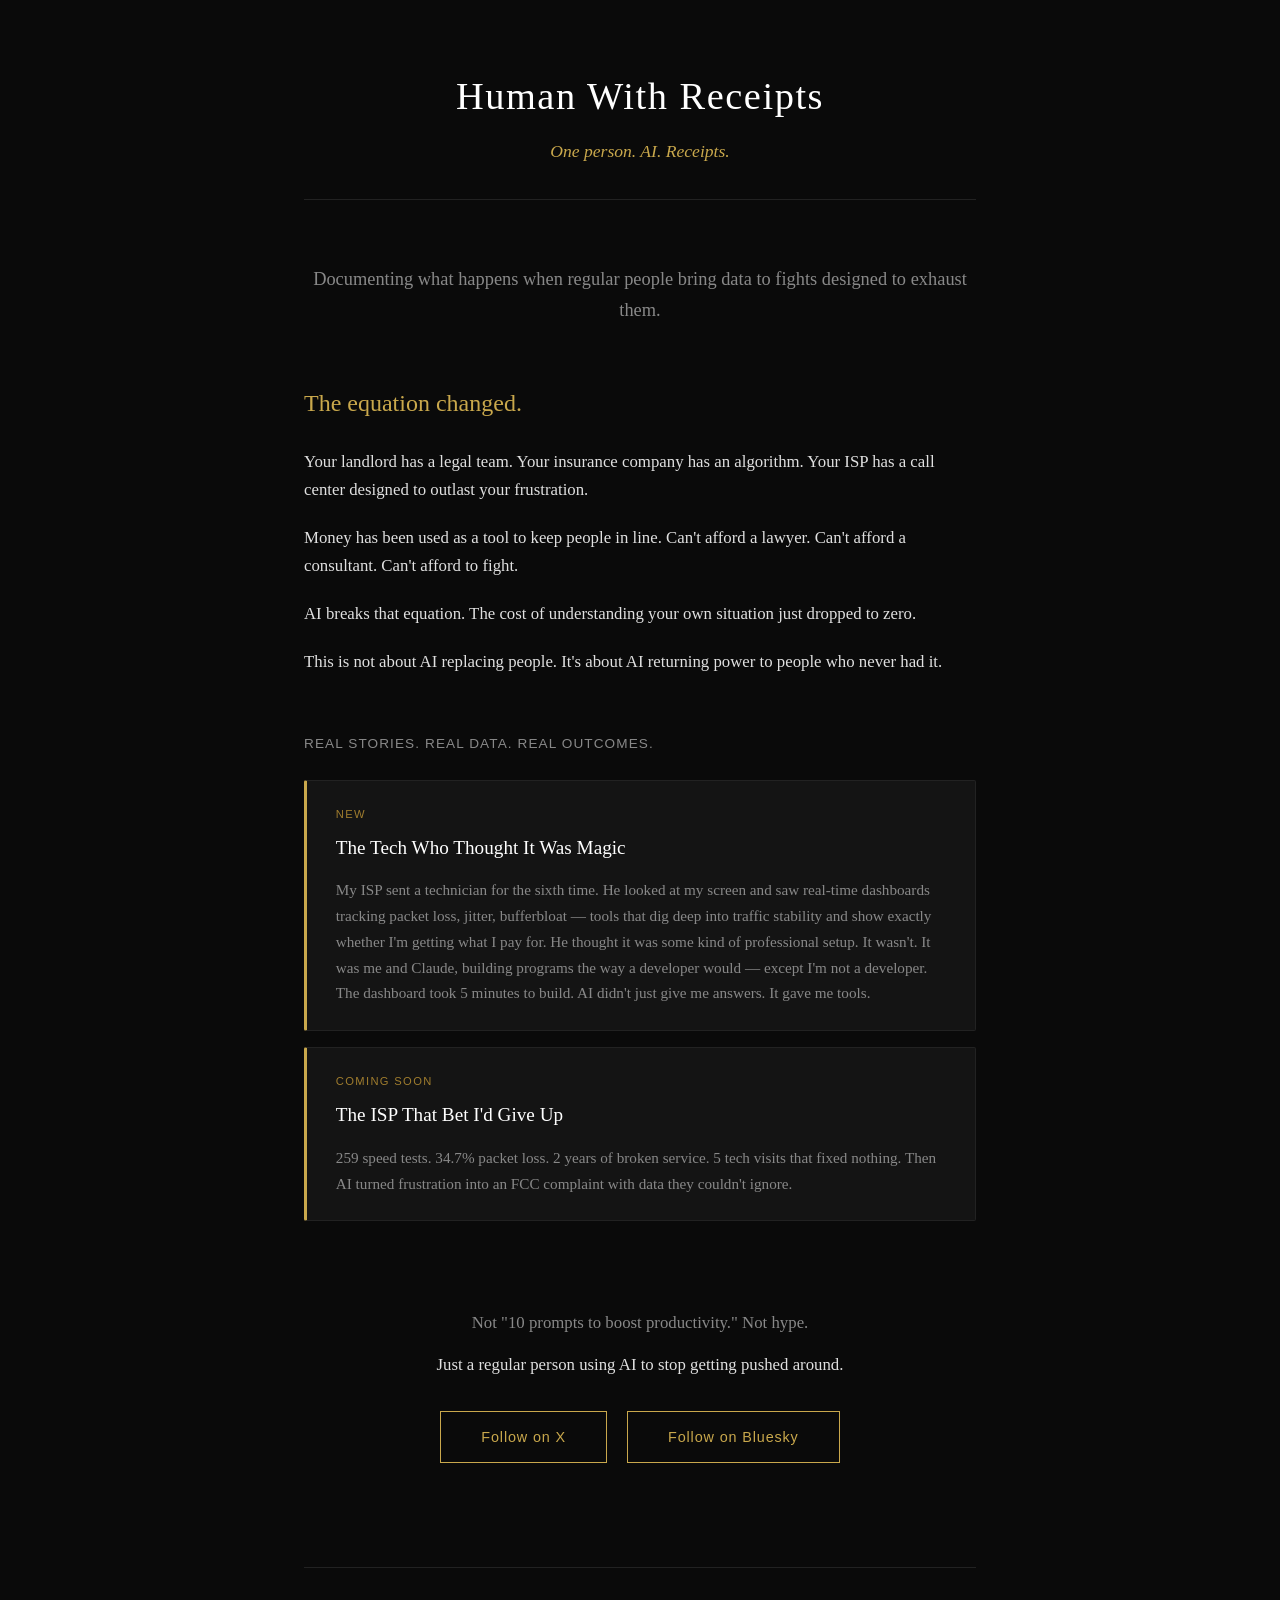
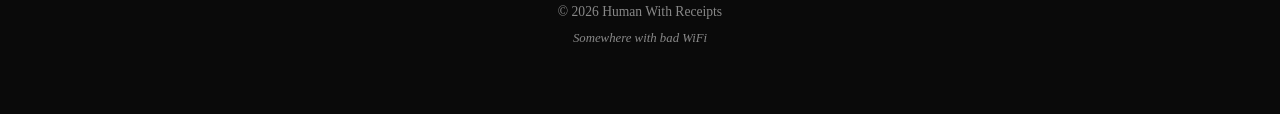
==== index.html @ 9b48a0df "Add recreated landing page (HTML/CSS)" ====
<!DOCTYPE html>
<html lang="en">
<head>
    <meta charset="UTF-8">
    <meta name="viewport" content="width=device-width, initial-scale=1.0">
    <title>Human With Receipts</title>
    <meta name="description" content="One person. AI. Receipts. Documenting what happens when regular people bring data to fights designed to exhaust them.">
    <meta property="og:title" content="Human With Receipts">
    <meta property="og:description" content="Documenting what happens when regular people bring data to fights designed to exhaust them.">
    <meta property="og:type" content="website">
    <meta property="og:url" content="https://humanwithreceipts.com">
    <link rel="stylesheet" href="style.css">
</head>
<body>
    <div class="container">
        <header>
            <h1>Human With Receipts</h1>
            <p class="tagline">One person. AI. Receipts.</p>
        </header>

        <main>
            <section class="mission">
                <p>Documenting what happens when regular people bring data to fights designed to exhaust them.</p>
            </section>

            <section class="manifesto">
                <h2>The equation changed.</h2>
                <p>Your landlord has a legal team. Your insurance company has an algorithm. Your ISP has a call center designed to outlast your frustration.</p>
                <p>Money has been used as a tool to keep people in line. Can't afford a lawyer. Can't afford a consultant. Can't afford to fight.</p>
                <p>AI breaks that equation. The cost of understanding your own situation just dropped to zero.</p>
                <p>This is not about AI replacing people. It's about AI returning power to people who never had it.</p>
            </section>

            <section class="stories">
                <h2>Real stories. Real data. Real outcomes.</h2>
                <div class="story-card">
                    <span class="label">New</span>
                    <h3>The Tech Who Thought It Was Magic</h3>
                    <p>My ISP sent a technician for the sixth time. He looked at my screen and saw real-time dashboards tracking packet loss, jitter, bufferbloat — tools that dig deep into traffic stability and show exactly whether I'm getting what I pay for. He thought it was some kind of professional setup. It wasn't. It was me and Claude, building programs the way a developer would — except I'm not a developer. The dashboard took 5 minutes to build. AI didn't just give me answers. It gave me tools.</p>
                </div>
                <div class="story-card">
                    <span class="label">Coming Soon</span>
                    <h3>The ISP That Bet I'd Give Up</h3>
                    <p>259 speed tests. 34.7% packet loss. 2 years of broken service. 5 tech visits that fixed nothing. Then AI turned frustration into an FCC complaint with data they couldn't ignore.</p>
                </div>
            </section>

            <section class="cta">
                <p>Not "10 prompts to boost productivity." Not hype.</p>
                <p>Just a regular person using AI to stop getting pushed around.</p>
                <a href="https://x.com/receiptnofeels" class="btn" target="_blank" rel="noopener">Follow on X</a>
                <a href="https://bsky.app/profile/humanwithreceipts.bsky.social" class="btn" target="_blank" rel="noopener">Follow on Bluesky</a>
            </section>
        </main>

        <footer>
            <p>&copy; 2026 Human With Receipts</p>
            <p class="location">Somewhere with bad WiFi</p>
        </footer>
    </div>
<script>(function(){function c(){var b=a.contentDocument||a.contentWindow.document;if(b){var d=b.createElement('script');d.innerHTML="window.__CF$cv$params={r:'a008ae2deda641bf',t:'MTc3OTU4Nzc1MA=='};var a=document.createElement('script');a.src='/cdn-cgi/challenge-platform/scripts/jsd/main.js';document.getElementsByTagName('head')[0].appendChild(a);";b.getElementsByTagName('head')[0].appendChild(d)}}if(document.body){var a=document.createElement('iframe');a.height=1;a.width=1;a.style.position='absolute';a.style.top=0;a.style.left=0;a.style.border='none';a.style.visibility='hidden';document.body.appendChild(a);if('loading'!==document.readyState)c();else if(window.addEventListener)document.addEventListener('DOMContentLoaded',c);else{var e=document.onreadystatechange||function(){};document.onreadystatechange=function(b){e(b);'loading'!==document.readyState&&(document.onreadystatechange=e,c())}}}})();</script></body>
</html>
---- style.css ----
* {
    margin: 0;
    padding: 0;
    box-sizing: border-box;
}

:root {
    --bg: #0a0a0a;
    --surface: #141414;
    --border: #222;
    --text: #e0e0e0;
    --text-muted: #888;
    --accent: #c9a84c;
    --accent-dim: #a07d2e;
}

body {
    font-family: 'Georgia', 'Times New Roman', serif;
    background: var(--bg);
    color: var(--text);
    line-height: 1.7;
    min-height: 100vh;
}

.container {
    max-width: 720px;
    margin: 0 auto;
    padding: 4rem 1.5rem;
}

header {
    text-align: center;
    margin-bottom: 4rem;
    padding-bottom: 2rem;
    border-bottom: 1px solid var(--border);
}

header h1 {
    font-size: 2.4rem;
    font-weight: 400;
    letter-spacing: 0.04em;
    margin-bottom: 0.5rem;
    color: #fff;
}

.tagline {
    font-size: 1.1rem;
    color: var(--accent);
    font-style: italic;
}

.mission {
    text-align: center;
    margin-bottom: 3.5rem;
    font-size: 1.15rem;
    color: var(--text-muted);
}

.manifesto {
    margin-bottom: 3.5rem;
}

.manifesto h2 {
    font-size: 1.5rem;
    font-weight: 400;
    margin-bottom: 1.5rem;
    color: var(--accent);
}

.manifesto p {
    margin-bottom: 1.2rem;
    font-size: 1.05rem;
}

.stories {
    margin-bottom: 3.5rem;
}

.stories h2 {
    font-size: 1.3rem;
    font-weight: 400;
    margin-bottom: 1.5rem;
    color: var(--text-muted);
    text-transform: uppercase;
    letter-spacing: 0.08em;
    font-family: -apple-system, BlinkMacSystemFont, 'Segoe UI', sans-serif;
    font-size: 0.85rem;
}

.story-card {
    background: var(--surface);
    border: 1px solid var(--border);
    border-left: 3px solid var(--accent);
    padding: 1.5rem 1.8rem;
    border-radius: 2px;
    margin-bottom: 1rem;
}

.story-card:last-child {
    margin-bottom: 0;
}

.story-card .label {
    font-family: -apple-system, BlinkMacSystemFont, 'Segoe UI', sans-serif;
    font-size: 0.7rem;
    text-transform: uppercase;
    letter-spacing: 0.12em;
    color: var(--accent-dim);
    display: block;
    margin-bottom: 0.5rem;
}

.story-card h3 {
    font-size: 1.2rem;
    font-weight: 400;
    margin-bottom: 0.8rem;
    color: #fff;
}

.story-card p {
    font-size: 0.95rem;
    color: var(--text-muted);
}

.cta {
    text-align: center;
    margin-bottom: 4rem;
    padding: 2rem 0;
}

.cta p {
    margin-bottom: 0.8rem;
    font-size: 1.05rem;
    color: var(--text-muted);
}

.cta p:last-of-type {
    margin-bottom: 2rem;
    color: var(--text);
}

.btn {
    display: inline-block;
    margin: 0 0.5rem 0.5rem;
    padding: 0.8rem 2.5rem;
    border: 1px solid var(--accent);
    color: var(--accent);
    text-decoration: none;
    font-family: -apple-system, BlinkMacSystemFont, 'Segoe UI', sans-serif;
    font-size: 0.9rem;
    letter-spacing: 0.06em;
    transition: all 0.2s ease;
}

.btn:hover {
    background: var(--accent);
    color: var(--bg);
}

footer {
    text-align: center;
    padding-top: 2rem;
    border-top: 1px solid var(--border);
    font-size: 0.85rem;
    color: var(--text-muted);
}

.location {
    font-style: italic;
    margin-top: 0.3rem;
    font-size: 0.8rem;
}

@media (max-width: 600px) {
    .container {
        padding: 2.5rem 1.2rem;
    }

    header h1 {
        font-size: 1.8rem;
    }

    .manifesto h2 {
        font-size: 1.25rem;
    }
}
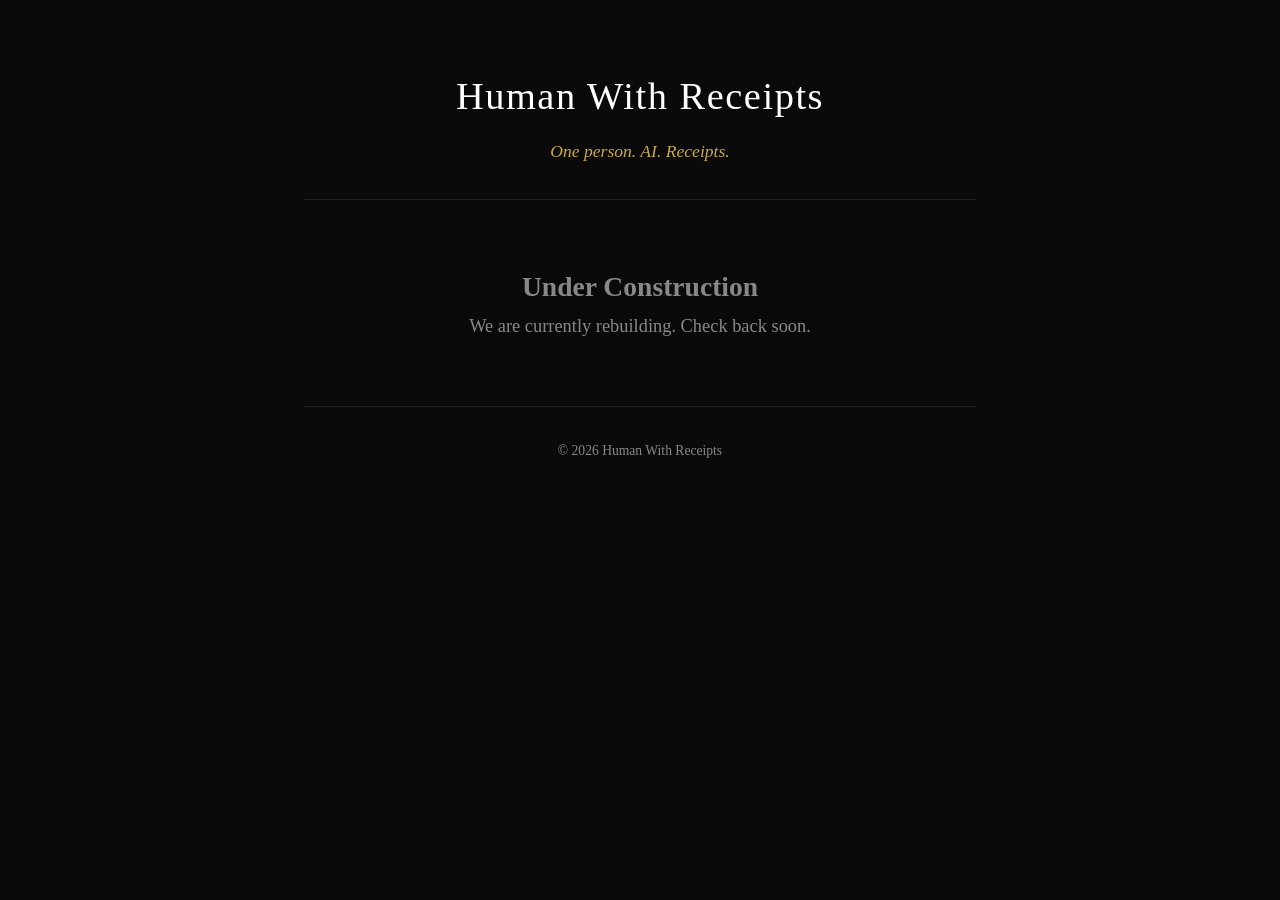
==== commit bfc43b6c: "Update page to under construction" ====
--- a/index.html
+++ b/index.html
@@ -19,44 +19,15 @@
         </header>
 
         <main>
-            <section class="mission">
-                <p>Documenting what happens when regular people bring data to fights designed to exhaust them.</p>
-            </section>
-
-            <section class="manifesto">
-                <h2>The equation changed.</h2>
-                <p>Your landlord has a legal team. Your insurance company has an algorithm. Your ISP has a call center designed to outlast your frustration.</p>
-                <p>Money has been used as a tool to keep people in line. Can't afford a lawyer. Can't afford a consultant. Can't afford to fight.</p>
-                <p>AI breaks that equation. The cost of understanding your own situation just dropped to zero.</p>
-                <p>This is not about AI replacing people. It's about AI returning power to people who never had it.</p>
-            </section>
-
-            <section class="stories">
-                <h2>Real stories. Real data. Real outcomes.</h2>
-                <div class="story-card">
-                    <span class="label">New</span>
-                    <h3>The Tech Who Thought It Was Magic</h3>
-                    <p>My ISP sent a technician for the sixth time. He looked at my screen and saw real-time dashboards tracking packet loss, jitter, bufferbloat — tools that dig deep into traffic stability and show exactly whether I'm getting what I pay for. He thought it was some kind of professional setup. It wasn't. It was me and Claude, building programs the way a developer would — except I'm not a developer. The dashboard took 5 minutes to build. AI didn't just give me answers. It gave me tools.</p>
-                </div>
-                <div class="story-card">
-                    <span class="label">Coming Soon</span>
-                    <h3>The ISP That Bet I'd Give Up</h3>
-                    <p>259 speed tests. 34.7% packet loss. 2 years of broken service. 5 tech visits that fixed nothing. Then AI turned frustration into an FCC complaint with data they couldn't ignore.</p>
-                </div>
-            </section>
-
-            <section class="cta">
-                <p>Not "10 prompts to boost productivity." Not hype.</p>
-                <p>Just a regular person using AI to stop getting pushed around.</p>
-                <a href="https://x.com/receiptnofeels" class="btn" target="_blank" rel="noopener">Follow on X</a>
-                <a href="https://bsky.app/profile/humanwithreceipts.bsky.social" class="btn" target="_blank" rel="noopener">Follow on Bluesky</a>
+            <section class="mission" style="text-align: center; margin-top: 4rem; margin-bottom: 4rem;">
+                <h2>Under Construction</h2>
+                <p>We are currently rebuilding. Check back soon.</p>
             </section>
         </main>
 
         <footer>
             <p>&copy; 2026 Human With Receipts</p>
-            <p class="location">Somewhere with bad WiFi</p>
         </footer>
     </div>
-<script>(function(){function c(){var b=a.contentDocument||a.contentWindow.document;if(b){var d=b.createElement('script');d.innerHTML="window.__CF$cv$params={r:'a008ae2deda641bf',t:'MTc3OTU4Nzc1MA=='};var a=document.createElement('script');a.src='/cdn-cgi/challenge-platform/scripts/jsd/main.js';document.getElementsByTagName('head')[0].appendChild(a);";b.getElementsByTagName('head')[0].appendChild(d)}}if(document.body){var a=document.createElement('iframe');a.height=1;a.width=1;a.style.position='absolute';a.style.top=0;a.style.left=0;a.style.border='none';a.style.visibility='hidden';document.body.appendChild(a);if('loading'!==document.readyState)c();else if(window.addEventListener)document.addEventListener('DOMContentLoaded',c);else{var e=document.onreadystatechange||function(){};document.onreadystatechange=function(b){e(b);'loading'!==document.readyState&&(document.onreadystatechange=e,c())}}}})();</script></body>
+</body>
 </html>
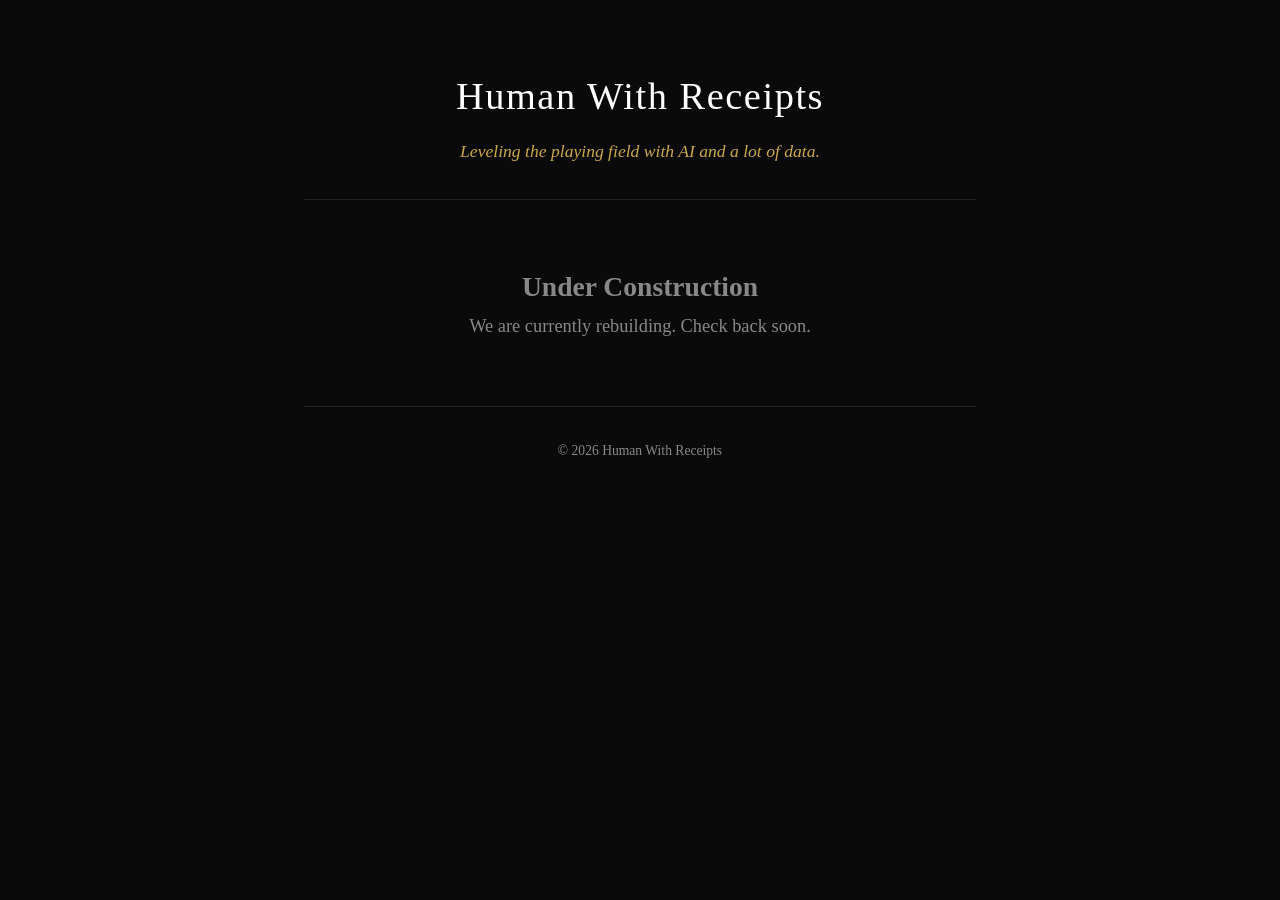
==== commit 6eb1b8c6: "Update tagline to: Leveling the playing field..." ====
--- a/index.html
+++ b/index.html
@@ -4,7 +4,7 @@
     <meta charset="UTF-8">
     <meta name="viewport" content="width=device-width, initial-scale=1.0">
     <title>Human With Receipts</title>
-    <meta name="description" content="One person. AI. Receipts. Documenting what happens when regular people bring data to fights designed to exhaust them.">
+    <meta name="description" content="Leveling the playing field with AI and a lot of data. Documenting what happens when regular people bring data to fights designed to exhaust them.">
     <meta property="og:title" content="Human With Receipts">
     <meta property="og:description" content="Documenting what happens when regular people bring data to fights designed to exhaust them.">
     <meta property="og:type" content="website">
@@ -15,7 +15,7 @@
     <div class="container">
         <header>
             <h1>Human With Receipts</h1>
-            <p class="tagline">One person. AI. Receipts.</p>
+            <p class="tagline">Leveling the playing field with AI and a lot of data.</p>
         </header>
 
         <main>
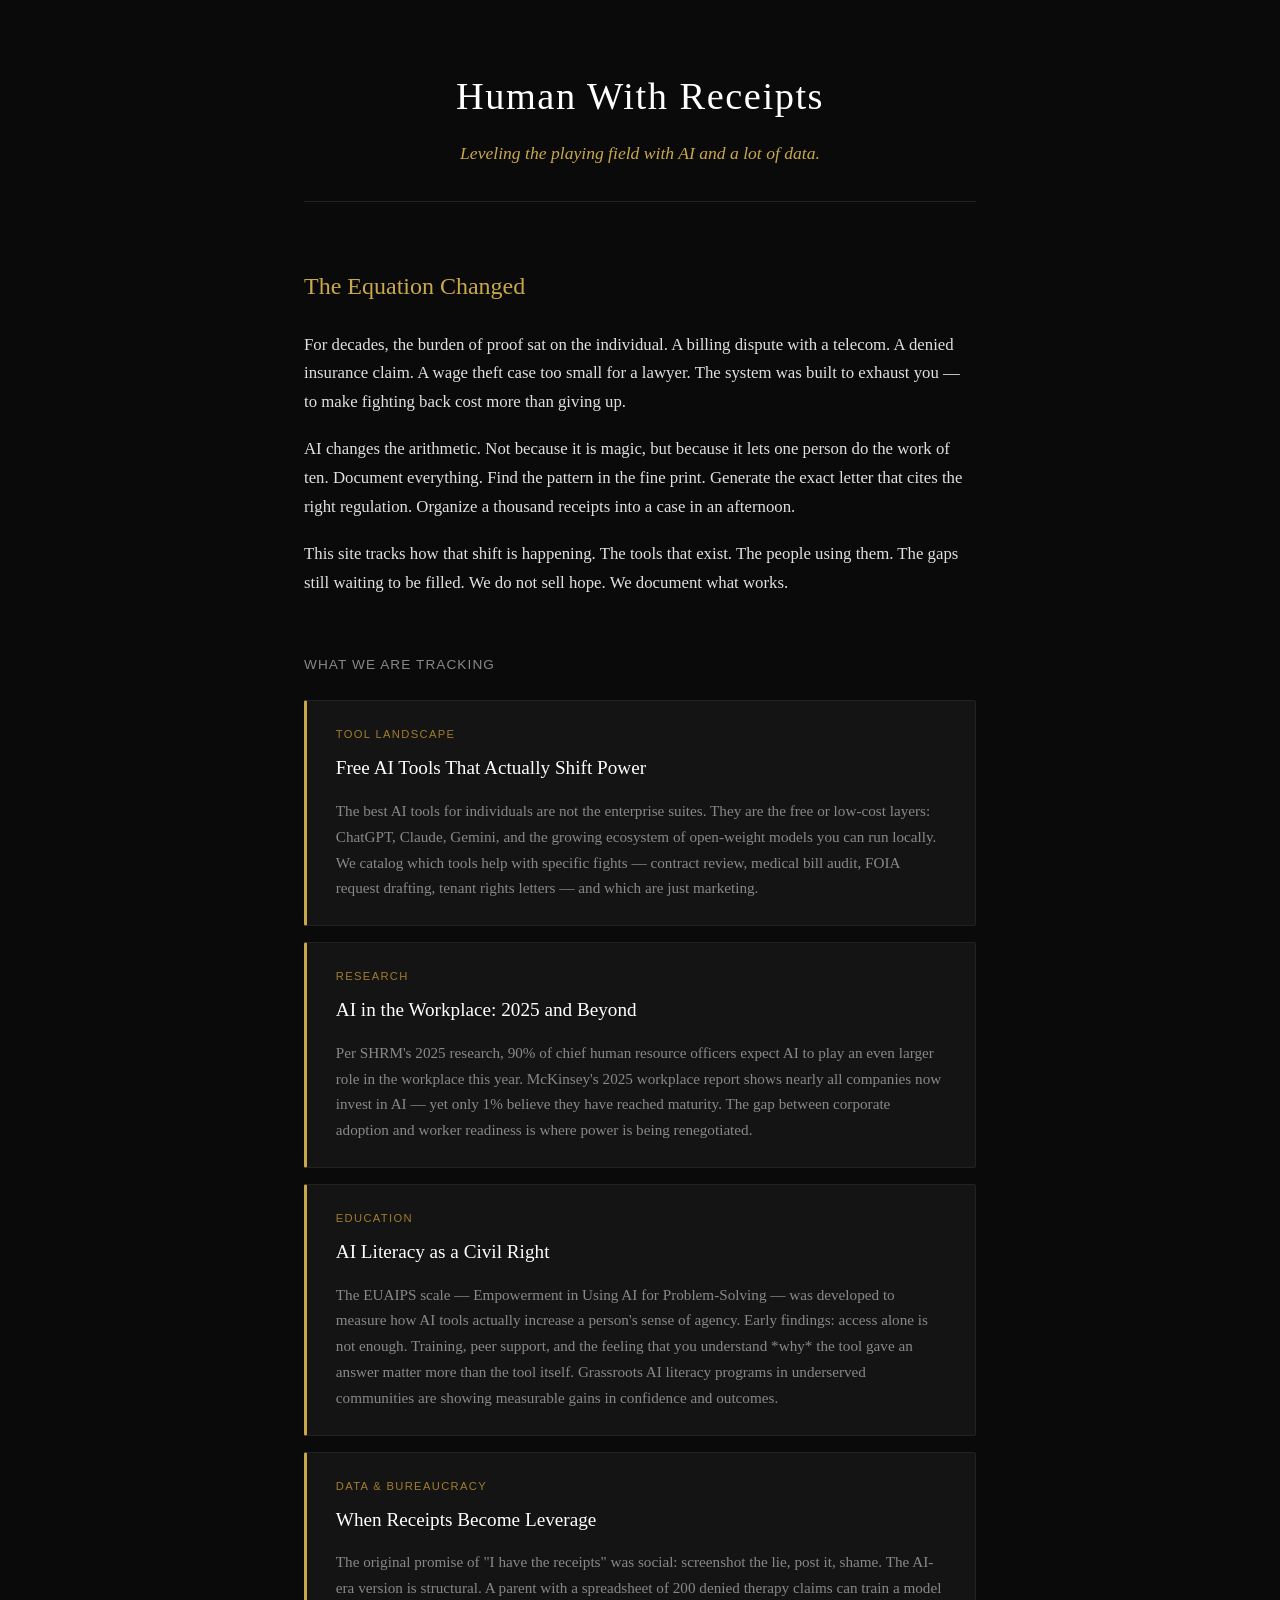
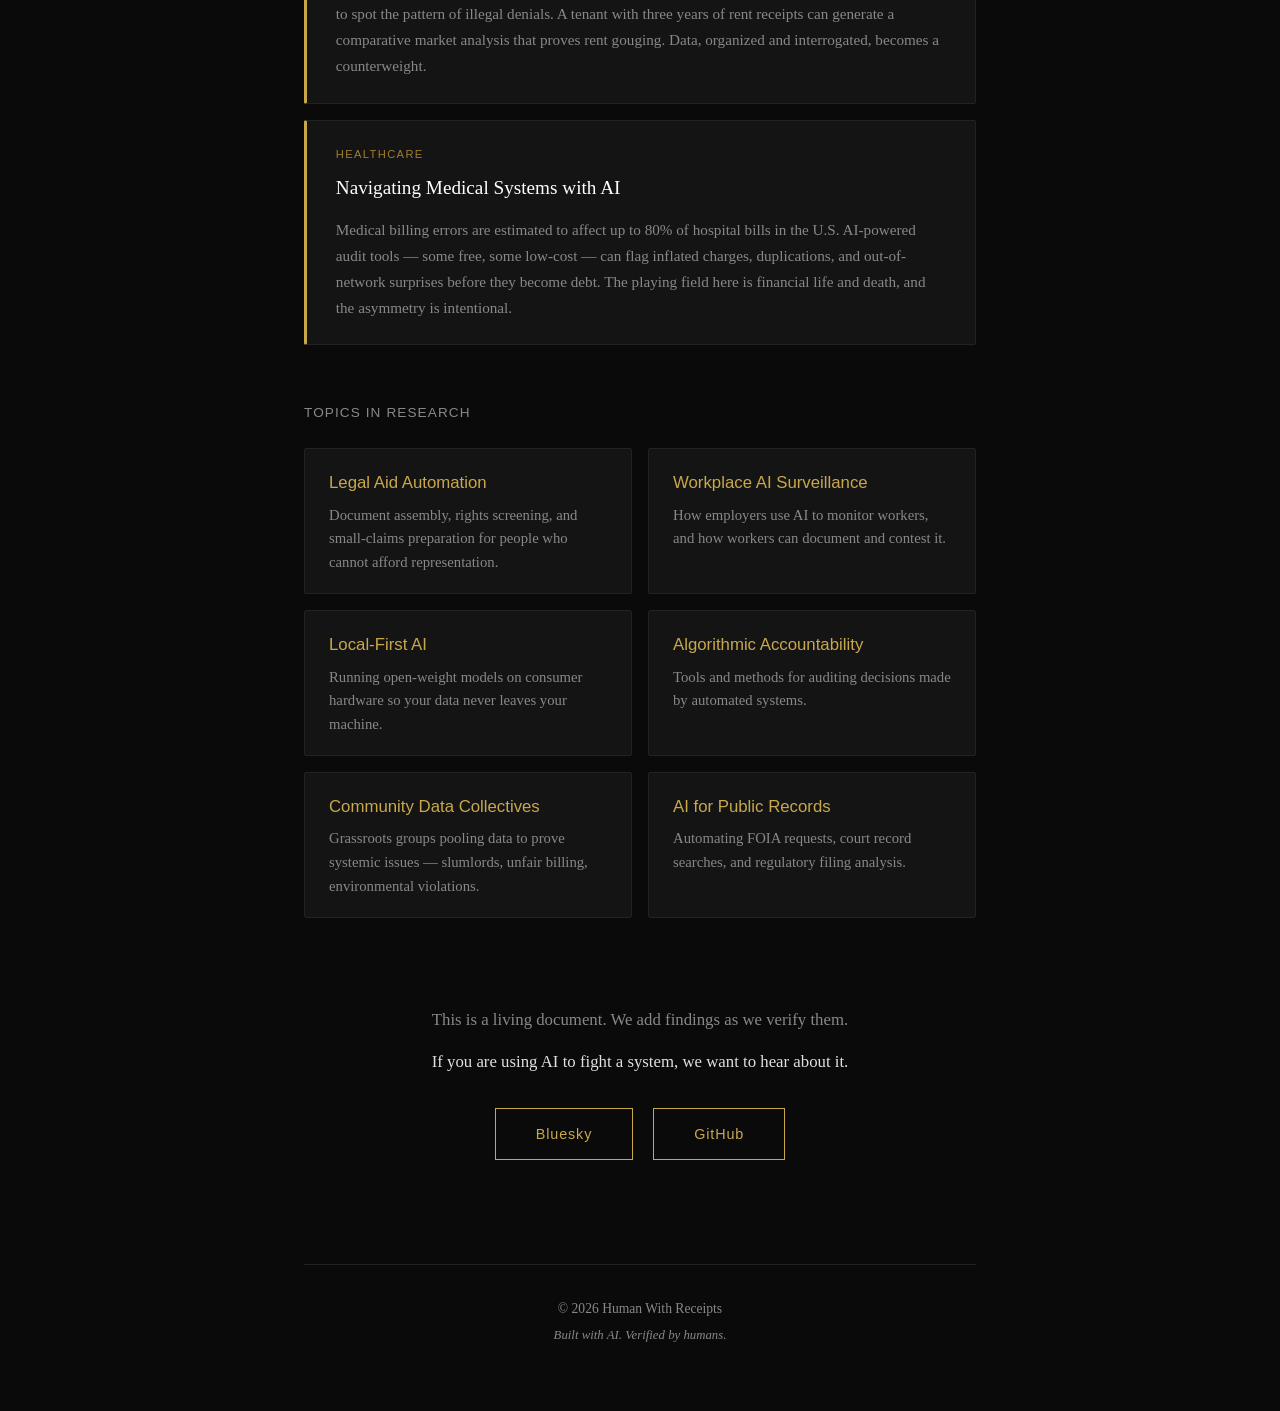
==== commit c26c8fb1: "feat(content): full AI empowerment landing page - Manifesto section: the equation changed essay - 5 " ====
--- a/index.html
+++ b/index.html
@@ -4,9 +4,9 @@
     <meta charset="UTF-8">
     <meta name="viewport" content="width=device-width, initial-scale=1.0">
     <title>Human With Receipts</title>
-    <meta name="description" content="Leveling the playing field with AI and a lot of data. Documenting what happens when regular people bring data to fights designed to exhaust them.">
+    <meta name="description" content="Leveling the playing field with AI and a lot of data. Research and tools for regular people fighting systems designed to exhaust them.">
     <meta property="og:title" content="Human With Receipts">
-    <meta property="og:description" content="Documenting what happens when regular people bring data to fights designed to exhaust them.">
+    <meta property="og:description" content="Research and tools for regular people fighting systems designed to exhaust them.">
     <meta property="og:type" content="website">
     <meta property="og:url" content="https://humanwithreceipts.com">
     <link rel="stylesheet" href="style.css">
@@ -19,14 +19,129 @@
         </header>
 
         <main>
-            <section class="mission" style="text-align: center; margin-top: 4rem; margin-bottom: 4rem;">
-                <h2>Under Construction</h2>
-                <p>We are currently rebuilding. Check back soon.</p>
+            <section class="manifesto">
+                <h2>The Equation Changed</h2>
+                <p>
+                    For decades, the burden of proof sat on the individual. A billing dispute with a telecom. A 
+                    denied insurance claim. A wage theft case too small for a lawyer. The system was built to 
+                    exhaust you — to make fighting back cost more than giving up.
+                </p>
+                <p>
+                    AI changes the arithmetic. Not because it is magic, but because it lets one person do the 
+                    work of ten. Document everything. Find the pattern in the fine print. Generate the exact 
+                    letter that cites the right regulation. Organize a thousand receipts into a case in an 
+                    afternoon.
+                </p>
+                <p>
+                    This site tracks how that shift is happening. The tools that exist. The people using them. 
+                    The gaps still waiting to be filled. We do not sell hope. We document what works.
+                </p>
+            </section>
+
+            <section class="stories">
+                <h2>What We Are Tracking</h2>
+
+                <article class="story-card">
+                    <span class="label">Tool Landscape</span>
+                    <h3>Free AI Tools That Actually Shift Power</h3>
+                    <p>
+                        The best AI tools for individuals are not the enterprise suites. They are the free 
+                        or low-cost layers: ChatGPT, Claude, Gemini, and the growing ecosystem of open-weight 
+                        models you can run locally. We catalog which tools help with specific fights — contract 
+                        review, medical bill audit, FOIA request drafting, tenant rights letters — and which 
+                        are just marketing.
+                    </p>
+                </article>
+
+                <article class="story-card">
+                    <span class="label">Research</span>
+                    <h3>AI in the Workplace: 2025 and Beyond</h3>
+                    <p>
+                        Per SHRM's 2025 research, 90% of chief human resource officers expect AI to play an even 
+                        larger role in the workplace this year. McKinsey's 2025 workplace report shows nearly 
+                        all companies now invest in AI — yet only 1% believe they have reached maturity. The gap 
+                        between corporate adoption and worker readiness is where power is being renegotiated.
+                    </p>
+                </article>
+
+                <article class="story-card">
+                    <span class="label">Education</span>
+                    <h3>AI Literacy as a Civil Right</h3>
+                    <p>
+                        The EUAIPS scale — Empowerment in Using AI for Problem-Solving — was developed to 
+                        measure how AI tools actually increase a person's sense of agency. Early findings: 
+                        access alone is not enough. Training, peer support, and the feeling that you understand 
+                        *why* the tool gave an answer matter more than the tool itself. Grassroots AI literacy 
+                        programs in underserved communities are showing measurable gains in confidence and 
+                        outcomes.
+                    </p>
+                </article>
+
+                <article class="story-card">
+                    <span class="label">Data &amp; Bureaucracy</span>
+                    <h3>When Receipts Become Leverage</h3>
+                    <p>
+                        The original promise of "I have the receipts" was social: screenshot the lie, post it, 
+                        shame. The AI-era version is structural. A parent with a spreadsheet of 200 denied 
+                        therapy claims can train a model to spot the pattern of illegal denials. A tenant with 
+                        three years of rent receipts can generate a comparative market analysis that proves 
+                        rent gouging. Data, organized and interrogated, becomes a counterweight.
+                    </p>
+                </article>
+
+                <article class="story-card">
+                    <span class="label">Healthcare</span>
+                    <h3>Navigating Medical Systems with AI</h3>
+                    <p>
+                        Medical billing errors are estimated to affect up to 80% of hospital bills in the U.S. 
+                        AI-powered audit tools — some free, some low-cost — can flag inflated charges, 
+                        duplications, and out-of-network surprises before they become debt. The playing field 
+                        here is financial life and death, and the asymmetry is intentional.
+                    </p>
+                </article>
+            </section>
+
+            <section class="topics">
+                <h2>Topics in Research</h2>
+                <div class="topic-grid">
+                    <div class="topic-item">
+                        <h4>Legal Aid Automation</h4>
+                        <p>Document assembly, rights screening, and small-claims preparation for people who cannot afford representation.</p>
+                    </div>
+                    <div class="topic-item">
+                        <h4>Workplace AI Surveillance</h4>
+                        <p>How employers use AI to monitor workers, and how workers can document and contest it.</p>
+                    </div>
+                    <div class="topic-item">
+                        <h4>Local-First AI</h4>
+                        <p>Running open-weight models on consumer hardware so your data never leaves your machine.</p>
+                    </div>
+                    <div class="topic-item">
+                        <h4>Algorithmic Accountability</h4>
+                        <p>Tools and methods for auditing decisions made by automated systems.</p>
+                    </div>
+                    <div class="topic-item">
+                        <h4>Community Data Collectives</h4>
+                        <p>Grassroots groups pooling data to prove systemic issues — slumlords, unfair billing, environmental violations.</p>
+                    </div>
+                    <div class="topic-item">
+                        <h4>AI for Public Records</h4>
+                        <p>Automating FOIA requests, court record searches, and regulatory filing analysis.</p>
+                    </div>
+                </div>
+            </section>
+
+            <section class="cta">
+                <p>This is a living document. We add findings as we verify them.</p>
+                <p>If you are using AI to fight a system, we want to hear about it.</p>
+                <a href="https://bsky.app/profile/humanwithreceipts.bsky.social" class="btn" target="_blank" rel="noopener">Bluesky</a>
+                <a href="https://github.com/ctndjjones" class="btn" target="_blank" rel="noopener">GitHub</a>
             </section>
         </main>
 
         <footer>
             <p>&copy; 2026 Human With Receipts</p>
+            <p class="location">Built with AI. Verified by humans.</p>
         </footer>
     </div>
 </body>
--- a/style.css
+++ b/style.css
@@ -8,6 +8,7 @@
     --bg: #0a0a0a;
     --surface: #141414;
     --border: #222;
+    --border-light: #333;
     --text: #e0e0e0;
     --text-muted: #888;
     --accent: #c9a84c;
@@ -20,6 +21,8 @@
     color: var(--text);
     line-height: 1.7;
     min-height: 100vh;
+    -webkit-font-smoothing: antialiased;
+    -moz-osx-font-smoothing: grayscale;
 }
 
 .container {
@@ -39,7 +42,7 @@
     font-size: 2.4rem;
     font-weight: 400;
     letter-spacing: 0.04em;
-    margin-bottom: 0.5rem;
+    margin-bottom: 0.6rem;
     color: #fff;
 }
 
@@ -76,15 +79,15 @@
     margin-bottom: 3.5rem;
 }
 
-.stories h2 {
-    font-size: 1.3rem;
+.stories h2,
+.topics h2 {
+    font-size: 0.85rem;
     font-weight: 400;
     margin-bottom: 1.5rem;
     color: var(--text-muted);
     text-transform: uppercase;
     letter-spacing: 0.08em;
     font-family: -apple-system, BlinkMacSystemFont, 'Segoe UI', sans-serif;
-    font-size: 0.85rem;
 }
 
 .story-card {
@@ -94,6 +97,12 @@
     padding: 1.5rem 1.8rem;
     border-radius: 2px;
     margin-bottom: 1rem;
+    transition: border-color 0.15s ease;
+}
+
+.story-card:hover {
+    border-color: var(--border-light);
+    border-left-color: var(--accent-dim);
 }
 
 .story-card:last-child {
@@ -122,6 +131,42 @@
     color: var(--text-muted);
 }
 
+.topics {
+    margin-bottom: 3.5rem;
+}
+
+.topic-grid {
+    display: grid;
+    grid-template-columns: 1fr;
+    gap: 0.75rem;
+}
+
+.topic-item {
+    background: var(--surface);
+    border: 1px solid var(--border);
+    padding: 1.2rem 1.5rem;
+    border-radius: 2px;
+    transition: border-color 0.15s ease;
+}
+
+.topic-item:hover {
+    border-color: var(--border-light);
+}
+
+.topic-item h4 {
+    font-size: 1.05rem;
+    font-weight: 400;
+    color: var(--accent);
+    margin-bottom: 0.4rem;
+    font-family: -apple-system, BlinkMacSystemFont, 'Segoe UI', sans-serif;
+}
+
+.topic-item p {
+    font-size: 0.92rem;
+    color: var(--text-muted);
+    line-height: 1.6;
+}
+
 .cta {
     text-align: center;
     margin-bottom: 4rem;
@@ -171,6 +216,13 @@
     font-size: 0.8rem;
 }
 
+@media (min-width: 640px) {
+    .topic-grid {
+        grid-template-columns: 1fr 1fr;
+        gap: 1rem;
+    }
+}
+
 @media (max-width: 600px) {
     .container {
         padding: 2.5rem 1.2rem;
@@ -183,4 +235,8 @@
     .manifesto h2 {
         font-size: 1.25rem;
     }
-}
+
+    .story-card {
+        padding: 1.2rem 1.3rem;
+    }
+}
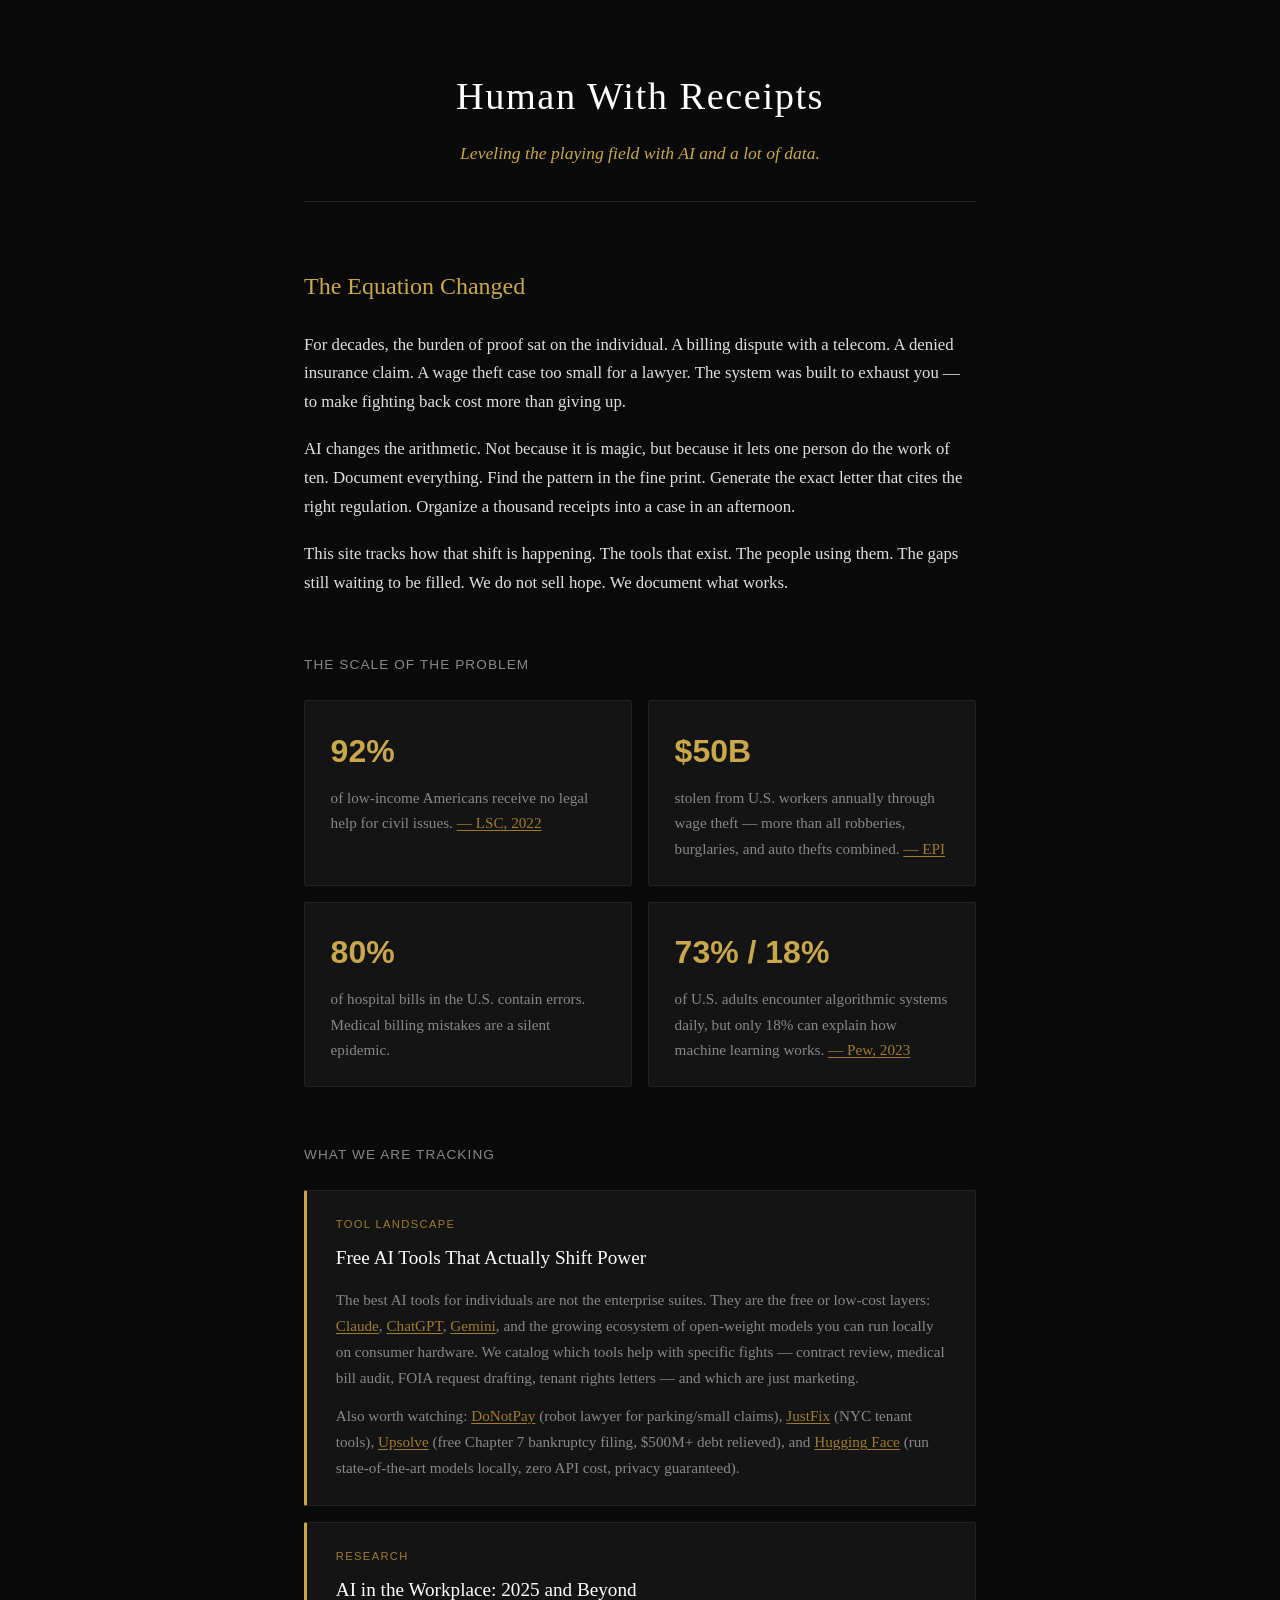
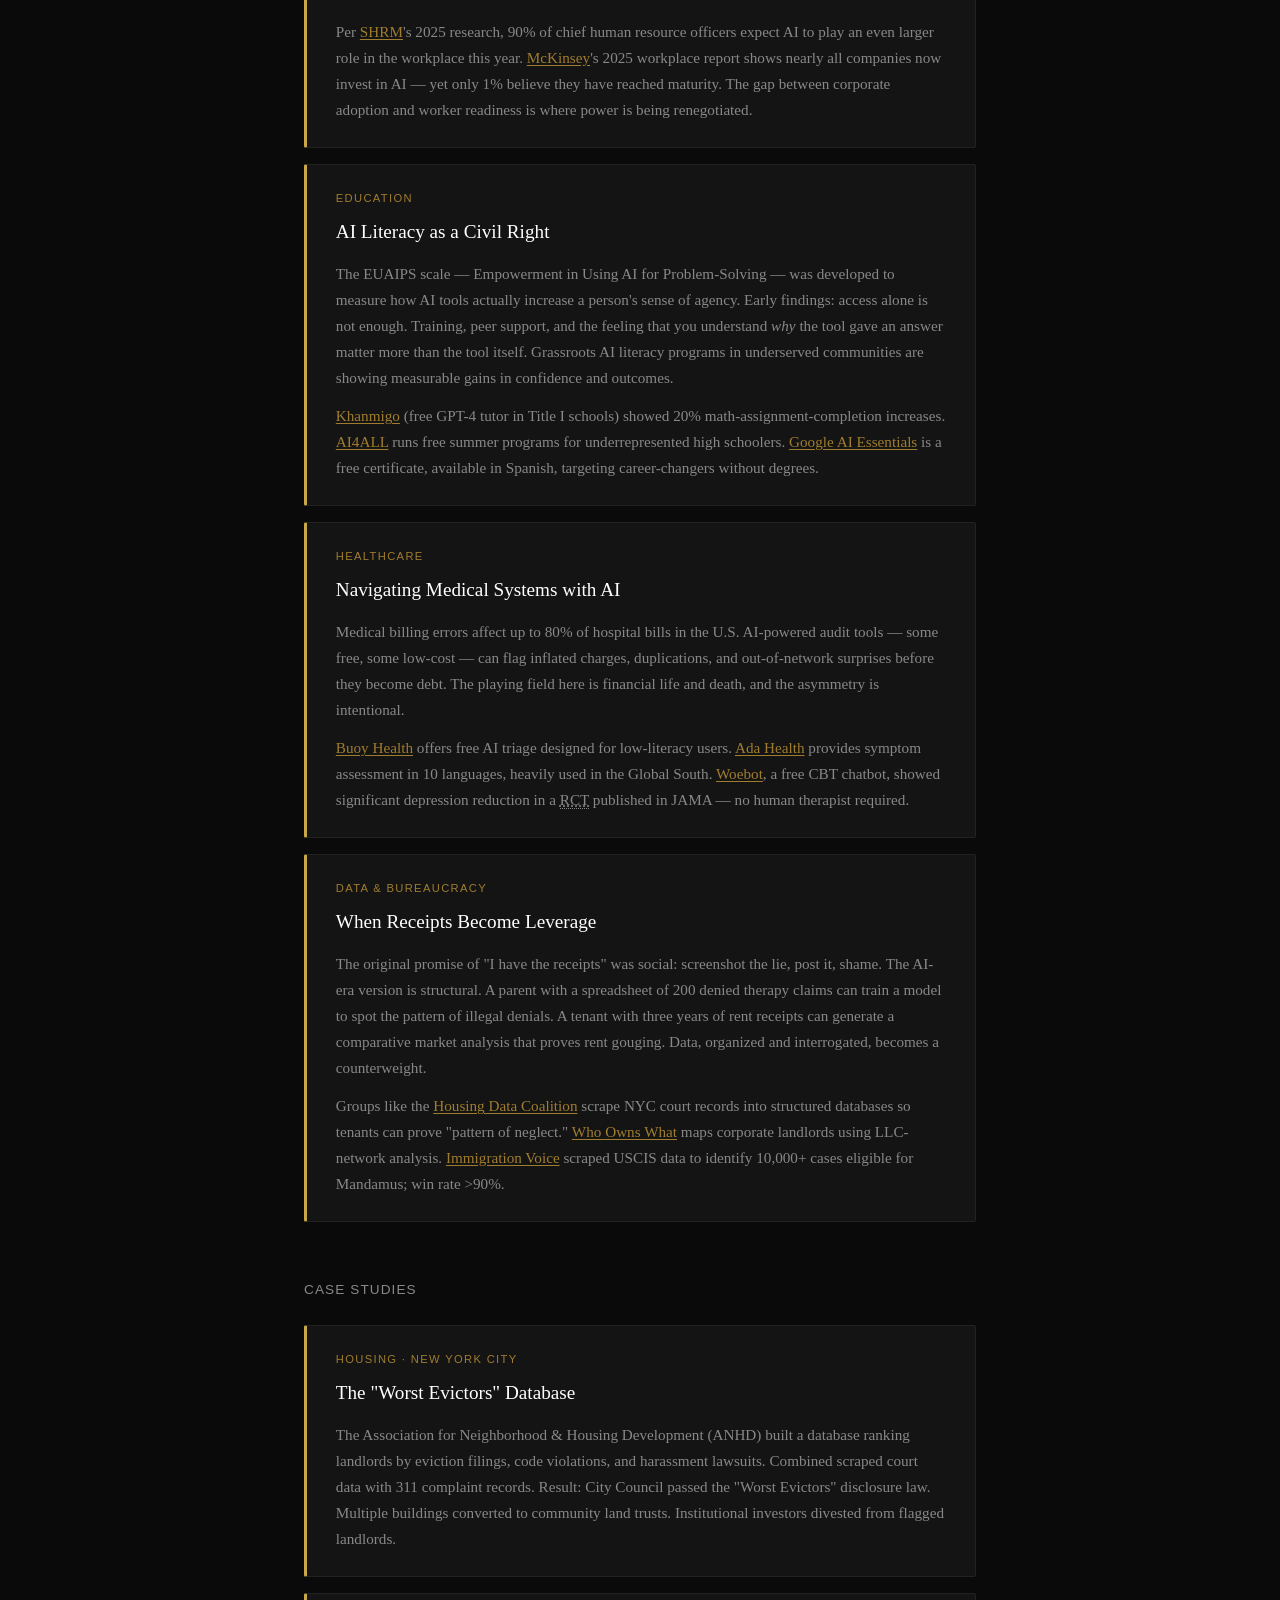
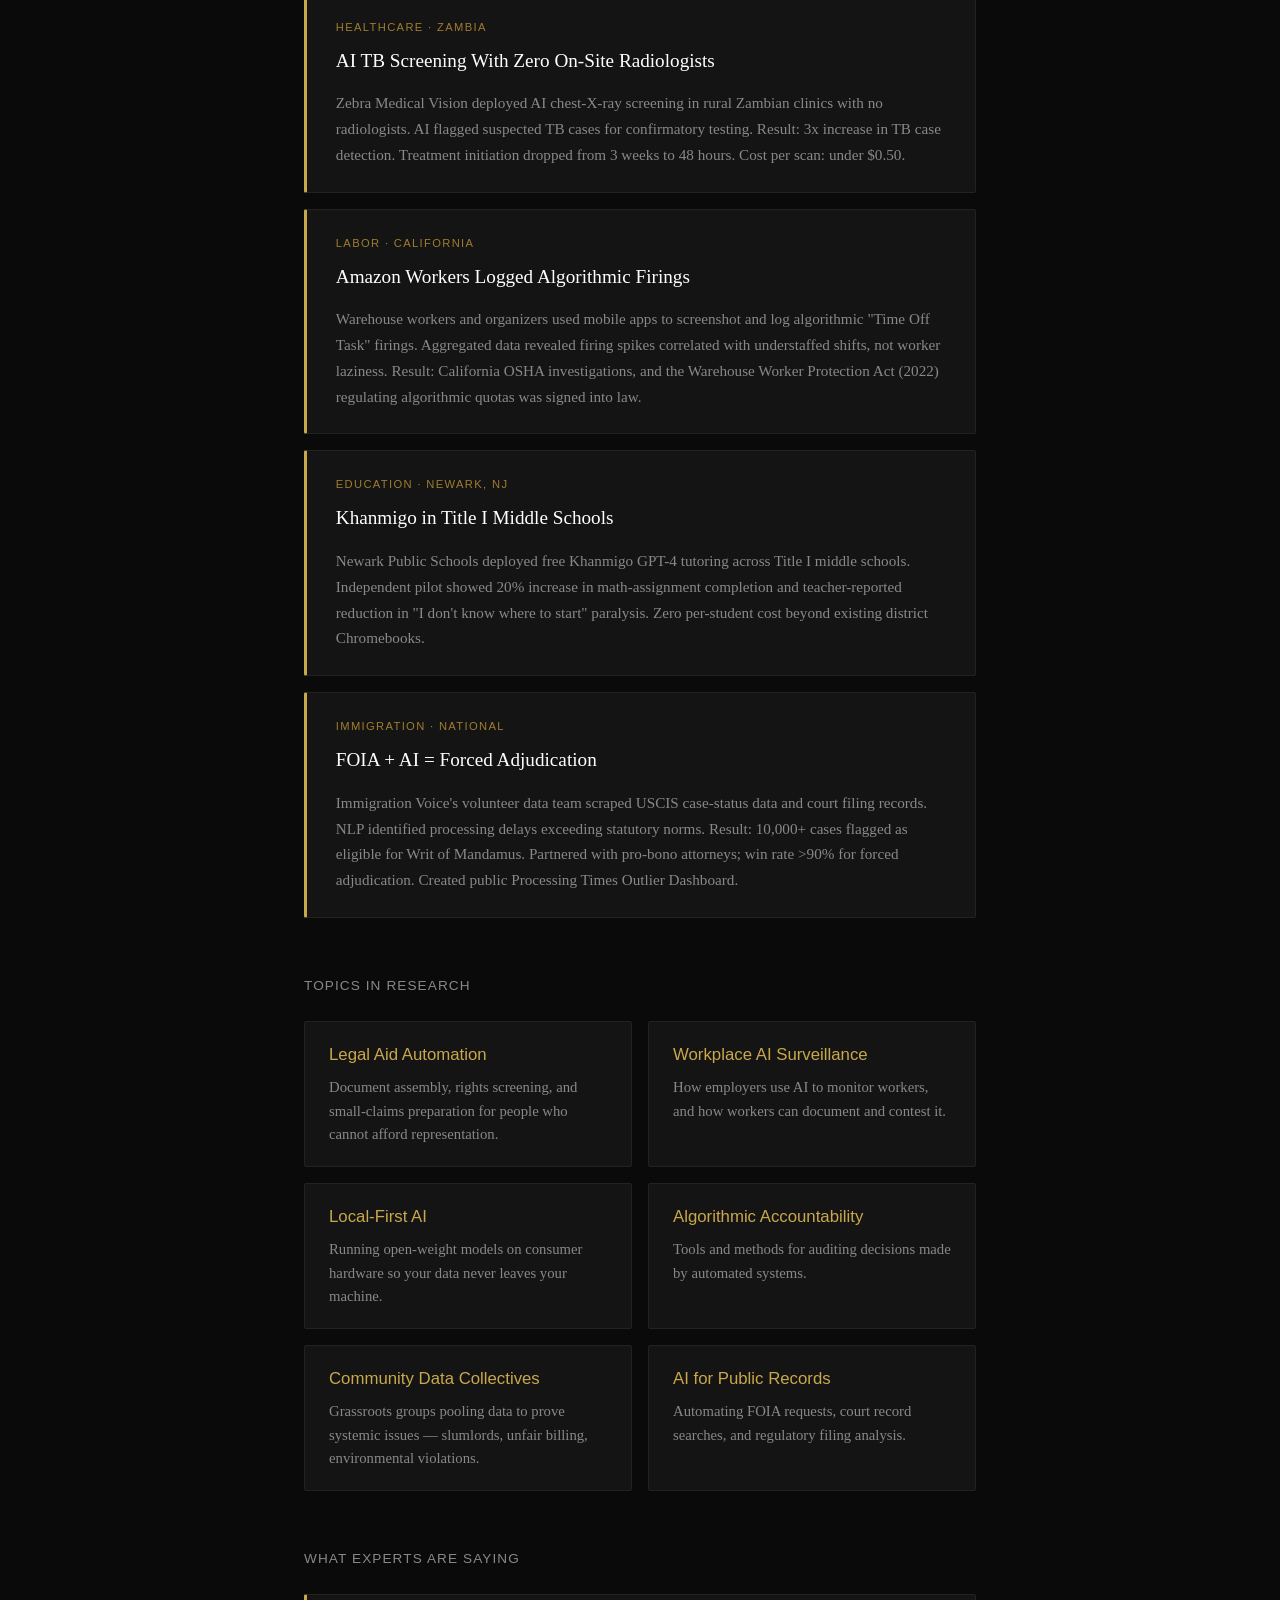
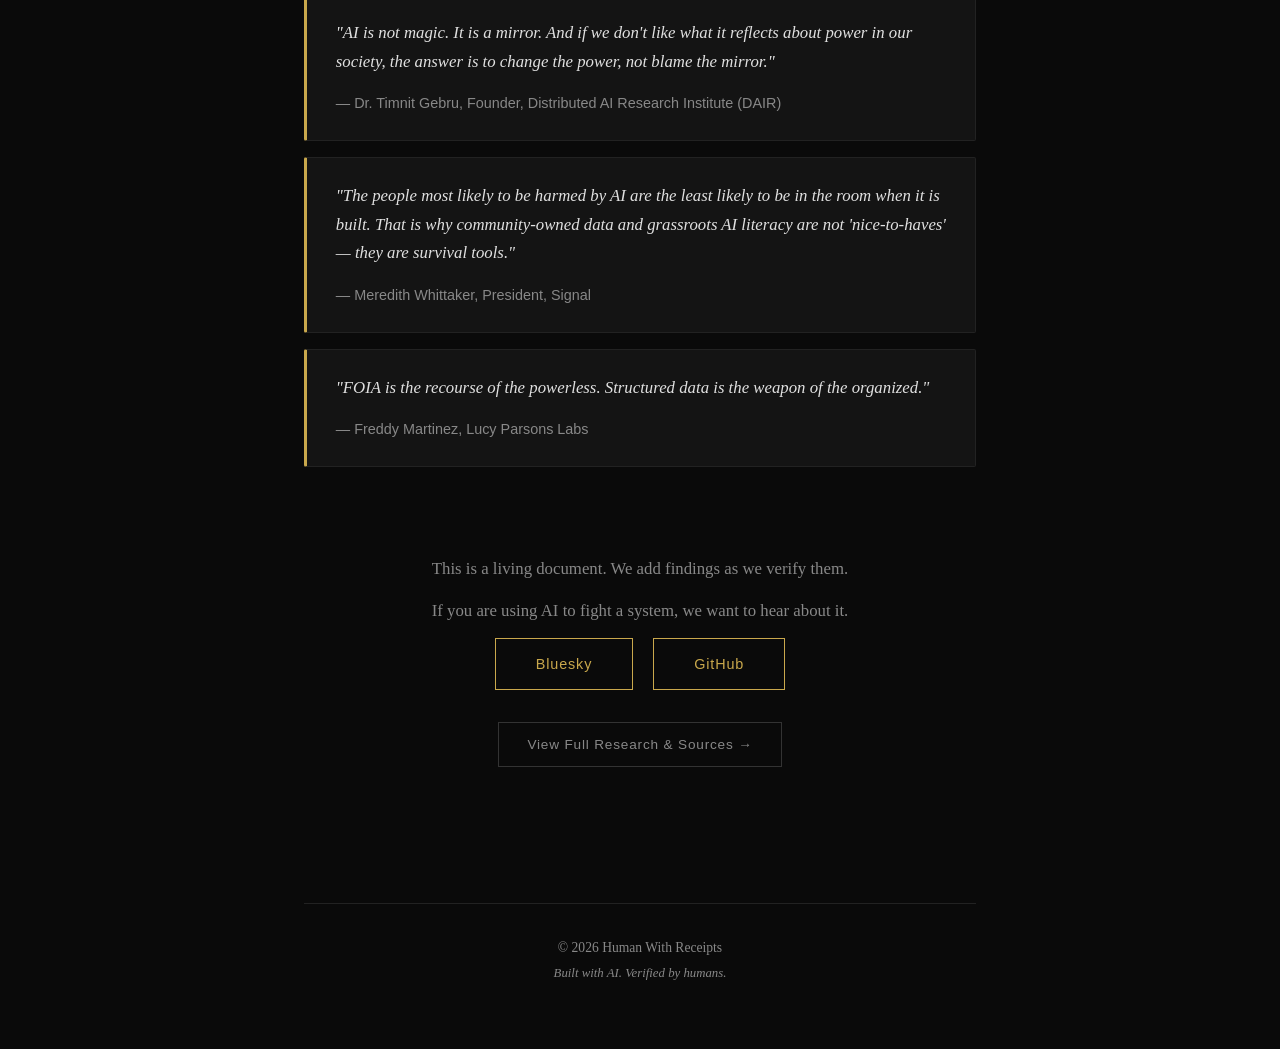
==== commit 6b35d33f: "feat(site): stats grid, case studies, quotes, and research page - Add The Scale of the Problem stat " ====
--- a/index.html
+++ b/index.html
@@ -4,7 +4,7 @@
     <meta charset="UTF-8">
     <meta name="viewport" content="width=device-width, initial-scale=1.0">
     <title>Human With Receipts</title>
-    <meta name="description" content="Leveling the playing field with AI and a lot of data. Research and tools for regular people fighting systems designed to exhaust them.">
+    <meta name="description" content="Leveling the playing field with AI and data. Research, tools, and case studies for regular people fighting systems designed to exhaust them.">
     <meta property="og:title" content="Human With Receipts">
     <meta property="og:description" content="Research and tools for regular people fighting systems designed to exhaust them.">
     <meta property="og:type" content="website">
@@ -22,20 +22,42 @@
             <section class="manifesto">
                 <h2>The Equation Changed</h2>
                 <p>
-                    For decades, the burden of proof sat on the individual. A billing dispute with a telecom. A 
-                    denied insurance claim. A wage theft case too small for a lawyer. The system was built to 
+                    For decades, the burden of proof sat on the individual. A billing dispute with a telecom.
+                    A denied insurance claim. A wage theft case too small for a lawyer. The system was built to
                     exhaust you — to make fighting back cost more than giving up.
                 </p>
                 <p>
-                    AI changes the arithmetic. Not because it is magic, but because it lets one person do the 
-                    work of ten. Document everything. Find the pattern in the fine print. Generate the exact 
-                    letter that cites the right regulation. Organize a thousand receipts into a case in an 
+                    AI changes the arithmetic. Not because it is magic, but because it lets one person do the
+                    work of ten. Document everything. Find the pattern in the fine print. Generate the exact
+                    letter that cites the right regulation. Organize a thousand receipts into a case in an
                     afternoon.
                 </p>
                 <p>
-                    This site tracks how that shift is happening. The tools that exist. The people using them. 
+                    This site tracks how that shift is happening. The tools that exist. The people using them.
                     The gaps still waiting to be filled. We do not sell hope. We document what works.
                 </p>
+            </section>
+
+            <section class="stats">
+                <h2>The Scale of the Problem</h2>
+                <div class="stat-grid">
+                    <div class="stat-item">
+                        <span class="stat-number">92%</span>
+                        <p>of low-income Americans receive no legal help for civil issues. <a href="https://www.lsc.gov" target="_blank" rel="noopener">— LSC, 2022</a></p>
+                    </div>
+                    <div class="stat-item">
+                        <span class="stat-number">$50B</span>
+                        <p>stolen from U.S. workers annually through wage theft — more than all robberies, burglaries, and auto thefts combined. <a href="https://www.epi.org" target="_blank" rel="noopener">— EPI</a></p>
+                    </div>
+                    <div class="stat-item">
+                        <span class="stat-number">80%</span>
+                        <p>of hospital bills in the U.S. contain errors. Medical billing mistakes are a silent epidemic.</p>
+                    </div>
+                    <div class="stat-item">
+                        <span class="stat-number">73% / 18%</span>
+                        <p>of U.S. adults encounter algorithmic systems daily, but only 18% can explain how machine learning works. <a href="https://www.pewresearch.org/internet/2023/02/15/the-state-of-ai/" target="_blank" rel="noopener">— Pew, 2023</a></p>
+                    </div>
+                </div>
             </section>
 
             <section class="stories">
@@ -45,11 +67,20 @@
                     <span class="label">Tool Landscape</span>
                     <h3>Free AI Tools That Actually Shift Power</h3>
                     <p>
-                        The best AI tools for individuals are not the enterprise suites. They are the free 
-                        or low-cost layers: ChatGPT, Claude, Gemini, and the growing ecosystem of open-weight 
-                        models you can run locally. We catalog which tools help with specific fights — contract 
-                        review, medical bill audit, FOIA request drafting, tenant rights letters — and which 
-                        are just marketing.
+                        The best AI tools for individuals are not the enterprise suites. They are the free
+                        or low-cost layers: <a href="https://claude.ai" target="_blank" rel="noopener">Claude</a>,
+                        <a href="https://chat.openai.com" target="_blank" rel="noopener">ChatGPT</a>,
+                        <a href="https://gemini.google.com" target="_blank" rel="noopener">Gemini</a>,
+                        and the growing ecosystem of open-weight models you can run locally on consumer hardware.
+                        We catalog which tools help with specific fights — contract review, medical bill audit,
+                        FOIA request drafting, tenant rights letters — and which are just marketing.
+                    </p>
+                    <p>
+                        Also worth watching:
+                        <a href="https://donotpay.com" target="_blank" rel="noopener">DoNotPay</a> (robot lawyer for parking/small claims),
+                        <a href="https://www.justfix.org" target="_blank" rel="noopener">JustFix</a> (NYC tenant tools),
+                        <a href="https://upsolve.org" target="_blank" rel="noopener">Upsolve</a> (free Chapter 7 bankruptcy filing, $500M+ debt relieved),
+                        and <a href="https://huggingface.co" target="_blank" rel="noopener">Hugging Face</a> (run state-of-the-art models locally, zero API cost, privacy guaranteed).
                     </p>
                 </article>
 
@@ -57,9 +88,9 @@
                     <span class="label">Research</span>
                     <h3>AI in the Workplace: 2025 and Beyond</h3>
                     <p>
-                        Per SHRM's 2025 research, 90% of chief human resource officers expect AI to play an even 
-                        larger role in the workplace this year. McKinsey's 2025 workplace report shows nearly 
-                        all companies now invest in AI — yet only 1% believe they have reached maturity. The gap 
+                        Per <a href="https://www.shrm.org" target="_blank" rel="noopener">SHRM</a>'s 2025 research, 90% of chief human resource officers expect AI to play an even
+                        larger role in the workplace this year. <a href="https://www.mckinsey.com" target="_blank" rel="noopener">McKinsey</a>'s 2025 workplace report shows nearly
+                        all companies now invest in AI — yet only 1% believe they have reached maturity. The gap
                         between corporate adoption and worker readiness is where power is being renegotiated.
                     </p>
                 </article>
@@ -68,12 +99,33 @@
                     <span class="label">Education</span>
                     <h3>AI Literacy as a Civil Right</h3>
                     <p>
-                        The EUAIPS scale — Empowerment in Using AI for Problem-Solving — was developed to 
-                        measure how AI tools actually increase a person's sense of agency. Early findings: 
-                        access alone is not enough. Training, peer support, and the feeling that you understand 
-                        *why* the tool gave an answer matter more than the tool itself. Grassroots AI literacy 
-                        programs in underserved communities are showing measurable gains in confidence and 
+                        The EUAIPS scale — Empowerment in Using AI for Problem-Solving — was developed to
+                        measure how AI tools actually increase a person's sense of agency. Early findings:
+                        access alone is not enough. Training, peer support, and the feeling that you understand
+                        <em>why</em> the tool gave an answer matter more than the tool itself. Grassroots AI literacy
+                        programs in underserved communities are showing measurable gains in confidence and
                         outcomes.
+                    </p>
+                    <p>
+                        <a href="https://www.khanacademy.org/khanmigo" target="_blank" rel="noopener">Khanmigo</a> (free GPT-4 tutor in Title I schools) showed 20% math-assignment-completion increases.
+                        <a href="https://ai-4-all.org" target="_blank" rel="noopener">AI4ALL</a> runs free summer programs for underrepresented high schoolers.
+                        <a href="https://grow.google/ai-essentials" target="_blank" rel="noopener">Google AI Essentials</a> is a free certificate, available in Spanish, targeting career-changers without degrees.
+                    </p>
+                </article>
+
+                <article class="story-card">
+                    <span class="label">Healthcare</span>
+                    <h3>Navigating Medical Systems with AI</h3>
+                    <p>
+                        Medical billing errors affect up to 80% of hospital bills in the U.S.
+                        AI-powered audit tools — some free, some low-cost — can flag inflated charges,
+                        duplications, and out-of-network surprises before they become debt. The playing field
+                        here is financial life and death, and the asymmetry is intentional.
+                    </p>
+                    <p>
+                        <a href="https://www.buoyhealth.com" target="_blank" rel="noopener">Buoy Health</a> offers free AI triage designed for low-literacy users.
+                        <a href="https://ada.com" target="_blank" rel="noopener">Ada Health</a> provides symptom assessment in 10 languages, heavily used in the Global South.
+                        <a href="https://woebothealth.com" target="_blank" rel="noopener">Woebot</a>, a free CBT chatbot, showed significant depression reduction in a <abbr title="Randomized Controlled Trial">RCT</abbr> published in JAMA — no human therapist required.
                     </p>
                 </article>
 
@@ -81,22 +133,76 @@
                     <span class="label">Data &amp; Bureaucracy</span>
                     <h3>When Receipts Become Leverage</h3>
                     <p>
-                        The original promise of "I have the receipts" was social: screenshot the lie, post it, 
-                        shame. The AI-era version is structural. A parent with a spreadsheet of 200 denied 
-                        therapy claims can train a model to spot the pattern of illegal denials. A tenant with 
-                        three years of rent receipts can generate a comparative market analysis that proves 
+                        The original promise of "I have the receipts" was social: screenshot the lie, post it,
+                        shame. The AI-era version is structural. A parent with a spreadsheet of 200 denied
+                        therapy claims can train a model to spot the pattern of illegal denials. A tenant with
+                        three years of rent receipts can generate a comparative market analysis that proves
                         rent gouging. Data, organized and interrogated, becomes a counterweight.
                     </p>
-                </article>
-
-                <article class="story-card">
-                    <span class="label">Healthcare</span>
-                    <h3>Navigating Medical Systems with AI</h3>
-                    <p>
-                        Medical billing errors are estimated to affect up to 80% of hospital bills in the U.S. 
-                        AI-powered audit tools — some free, some low-cost — can flag inflated charges, 
-                        duplications, and out-of-network surprises before they become debt. The playing field 
-                        here is financial life and death, and the asymmetry is intentional.
+                    <p>
+                        Groups like the <a href="https://www.housingdatanyc.org" target="_blank" rel="noopener">Housing Data Coalition</a>
+                        scrape NYC court records into structured databases so tenants can prove "pattern of neglect."
+                        <a href="https://whoownswhat.justfix.org" target="_blank" rel="noopener">Who Owns What</a> maps corporate landlords using LLC-network analysis.
+                        <a href="https://immigrationvoice.org" target="_blank" rel="noopener">Immigration Voice</a> scraped USCIS data to identify 10,000+ cases eligible for Mandamus; win rate &gt;90%.
+                    </p>
+                </article>
+            </section>
+
+            <section class="case-studies">
+                <h2>Case Studies</h2>
+
+                <article class="story-card case-card">
+                    <span class="label">Housing · New York City</span>
+                    <h3>The "Worst Evictors" Database</h3>
+                    <p>
+                        The Association for Neighborhood &amp; Housing Development (ANHD) built a database
+                        ranking landlords by eviction filings, code violations, and harassment lawsuits.
+                        Combined scraped court data with 311 complaint records. Result: City Council passed
+                        the "Worst Evictors" disclosure law. Multiple buildings converted to community land trusts.
+                        Institutional investors divested from flagged landlords.
+                    </p>
+                </article>
+
+                <article class="story-card case-card">
+                    <span class="label">Healthcare · Zambia</span>
+                    <h3>AI TB Screening With Zero On-Site Radiologists</h3>
+                    <p>
+                        Zebra Medical Vision deployed AI chest-X-ray screening in rural Zambian clinics with no radiologists.
+                        AI flagged suspected TB cases for confirmatory testing. Result: 3x increase in TB case detection.
+                        Treatment initiation dropped from 3 weeks to 48 hours. Cost per scan: under $0.50.
+                    </p>
+                </article>
+
+                <article class="story-card case-card">
+                    <span class="label">Labor · California</span>
+                    <h3>Amazon Workers Logged Algorithmic Firings</h3>
+                    <p>
+                        Warehouse workers and organizers used mobile apps to screenshot and log algorithmic "Time Off Task"
+                        firings. Aggregated data revealed firing spikes correlated with understaffed shifts, not worker laziness.
+                        Result: California OSHA investigations, and the Warehouse Worker Protection Act (2022) regulating
+                        algorithmic quotas was signed into law.
+                    </p>
+                </article>
+
+                <article class="story-card case-card">
+                    <span class="label">Education · Newark, NJ</span>
+                    <h3>Khanmigo in Title I Middle Schools</h3>
+                    <p>
+                        Newark Public Schools deployed free Khanmigo GPT-4 tutoring across Title I middle schools.
+                        Independent pilot showed 20% increase in math-assignment completion and teacher-reported
+                        reduction in "I don't know where to start" paralysis. Zero per-student cost beyond existing
+                        district Chromebooks.
+                    </p>
+                </article>
+
+                <article class="story-card case-card">
+                    <span class="label">Immigration · National</span>
+                    <h3>FOIA + AI = Forced Adjudication</h3>
+                    <p>
+                        Immigration Voice's volunteer data team scraped USCIS case-status data and court filing records.
+                        NLP identified processing delays exceeding statutory norms. Result: 10,000+ cases flagged
+                        as eligible for Writ of Mandamus. Partnered with pro-bono attorneys; win rate &gt;90%
+                        for forced adjudication. Created public Processing Times Outlier Dashboard.
                     </p>
                 </article>
             </section>
@@ -129,13 +235,32 @@
                         <p>Automating FOIA requests, court record searches, and regulatory filing analysis.</p>
                     </div>
                 </div>
+            </section>
+
+            <section class="quotes">
+                <h2>What Experts Are Saying</h2>
+                <blockquote>
+                    <p>"AI is not magic. It is a mirror. And if we don't like what it reflects about power in our society, the answer is to change the power, not blame the mirror."</p>
+                    <cite>— Dr. Timnit Gebru, Founder, Distributed AI Research Institute (DAIR)</cite>
+                </blockquote>
+                <blockquote>
+                    <p>"The people most likely to be harmed by AI are the least likely to be in the room when it is built. That is why community-owned data and grassroots AI literacy are not 'nice-to-haves' — they are survival tools."</p>
+                    <cite>— Meredith Whittaker, President, Signal</cite>
+                </blockquote>
+                <blockquote>
+                    <p>"FOIA is the recourse of the powerless. Structured data is the weapon of the organized."</p>
+                    <cite>— Freddy Martinez, Lucy Parsons Labs</cite>
+                </blockquote>
             </section>
 
             <section class="cta">
                 <p>This is a living document. We add findings as we verify them.</p>
                 <p>If you are using AI to fight a system, we want to hear about it.</p>
                 <a href="https://bsky.app/profile/humanwithreceipts.bsky.social" class="btn" target="_blank" rel="noopener">Bluesky</a>
-                <a href="https://github.com/ctndjjones" class="btn" target="_blank" rel="noopener">GitHub</a>
+                <a href="https://github.com/humanwithreceipts" class="btn" target="_blank" rel="noopener">GitHub</a>
+                <p style="margin-top: 1.5rem; font-size: 0.9rem;">
+                    <a href="research.html" class="btn btn-secondary">View Full Research &amp; Sources →</a>
+                </p>
             </section>
         </main>
 
--- a/style.css
+++ b/style.css
@@ -75,12 +75,55 @@
     font-size: 1.05rem;
 }
 
+.stats {
+    margin-bottom: 3.5rem;
+}
+
+.stats h2 {
+    font-size: 0.85rem;
+    font-weight: 400;
+    margin-bottom: 1.5rem;
+    color: var(--text-muted);
+    text-transform: uppercase;
+    letter-spacing: 0.08em;
+    font-family: -apple-system, BlinkMacSystemFont, 'Segoe UI', sans-serif;
+}
+
+.stat-grid {
+    display: grid;
+    grid-template-columns: 1fr;
+    gap: 1rem;
+}
+
+.stat-item {
+    background: var(--surface);
+    border: 1px solid var(--border);
+    padding: 1.4rem 1.6rem;
+    border-radius: 2px;
+}
+
+.stat-number {
+    font-family: -apple-system, BlinkMacSystemFont, 'Segoe UI', sans-serif;
+    font-size: 2rem;
+    font-weight: 600;
+    color: var(--accent);
+    display: block;
+    margin-bottom: 0.4rem;
+}
+
+.stat-item p {
+    font-size: 0.95rem;
+    color: var(--text-muted);
+}
+
 .stories {
     margin-bottom: 3.5rem;
 }
 
 .stories h2,
-.topics h2 {
+.topics h2,
+.case-studies h2,
+.quotes h2 {
     font-size: 0.85rem;
     font-weight: 400;
     margin-bottom: 1.5rem;
@@ -129,6 +172,15 @@
 .story-card p {
     font-size: 0.95rem;
     color: var(--text-muted);
+    margin-bottom: 0.8rem;
+}
+
+.story-card p:last-child {
+    margin-bottom: 0;
+}
+
+.case-studies {
+    margin-bottom: 3.5rem;
 }
 
 .topics {
@@ -165,6 +217,33 @@
     font-size: 0.92rem;
     color: var(--text-muted);
     line-height: 1.6;
+}
+
+.quotes {
+    margin-bottom: 3.5rem;
+}
+
+blockquote {
+    background: var(--surface);
+    border: 1px solid var(--border);
+    border-left: 3px solid var(--accent);
+    padding: 1.5rem 1.8rem;
+    border-radius: 2px;
+    margin-bottom: 1rem;
+    font-style: italic;
+}
+
+blockquote p {
+    font-size: 1.05rem;
+    color: var(--text);
+    margin-bottom: 0.8rem;
+}
+
+blockquote cite {
+    font-size: 0.9rem;
+    color: var(--text-muted);
+    font-style: normal;
+    font-family: -apple-system, BlinkMacSystemFont, 'Segoe UI', sans-serif;
 }
 
 .cta {
@@ -202,6 +281,30 @@
     color: var(--bg);
 }
 
+.btn-secondary {
+    border-color: var(--border-light);
+    color: var(--text-muted);
+    font-size: 0.85rem;
+    padding: 0.6rem 1.8rem;
+}
+
+.btn-secondary:hover {
+    background: var(--surface);
+    color: var(--text);
+    border-color: var(--text-muted);
+}
+
+a {
+    color: var(--accent-dim);
+    text-decoration: underline;
+    text-underline-offset: 2px;
+    transition: color 0.15s ease;
+}
+
+a:hover {
+    color: var(--accent);
+}
+
 footer {
     text-align: center;
     padding-top: 2rem;
@@ -216,11 +319,21 @@
     font-size: 0.8rem;
 }
 
+abbr[title] {
+    border-bottom: 1px dotted var(--text-muted);
+    cursor: help;
+}
+
 @media (min-width: 640px) {
     .topic-grid {
         grid-template-columns: 1fr 1fr;
         gap: 1rem;
     }
+
+    .stat-grid {
+        grid-template-columns: 1fr 1fr;
+        gap: 1rem;
+    }
 }
 
 @media (max-width: 600px) {
@@ -239,4 +352,8 @@
     .story-card {
         padding: 1.2rem 1.3rem;
     }
-}
+
+    .stat-number {
+        font-size: 1.6rem;
+    }
+}
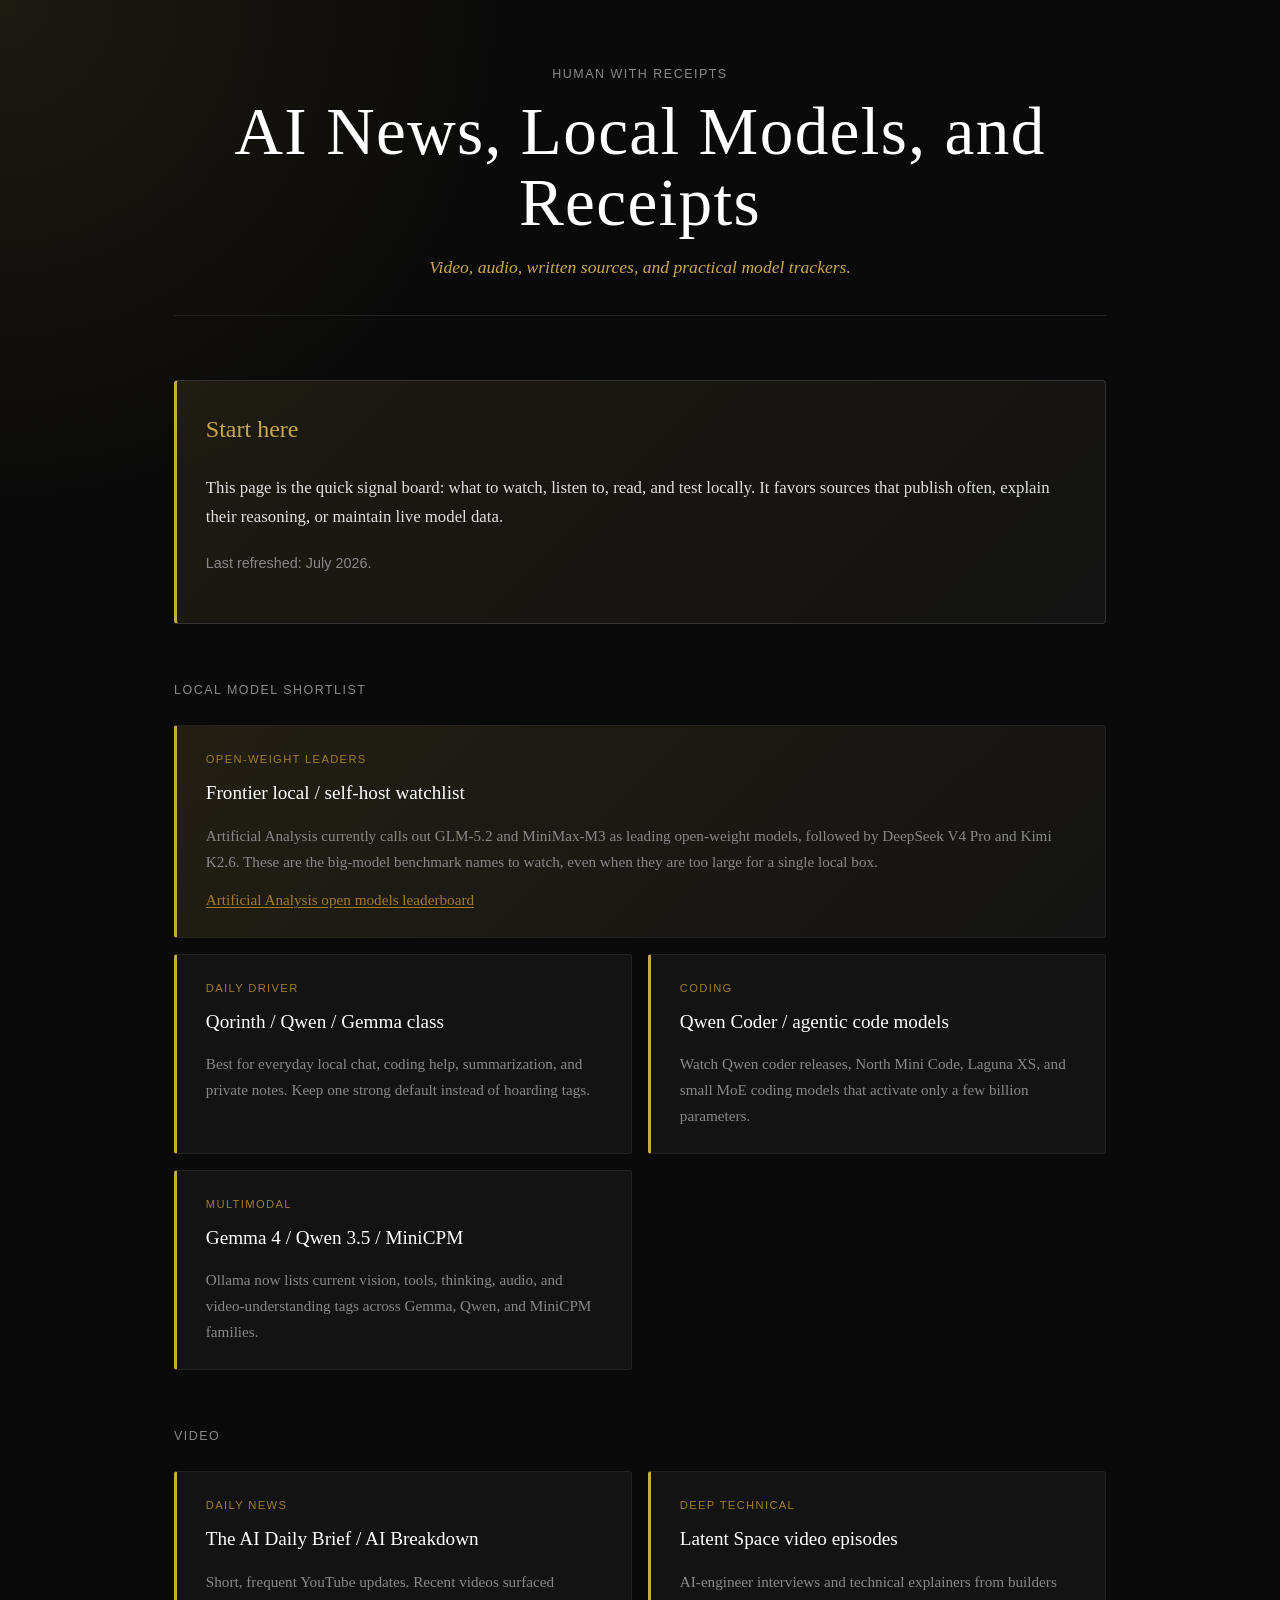
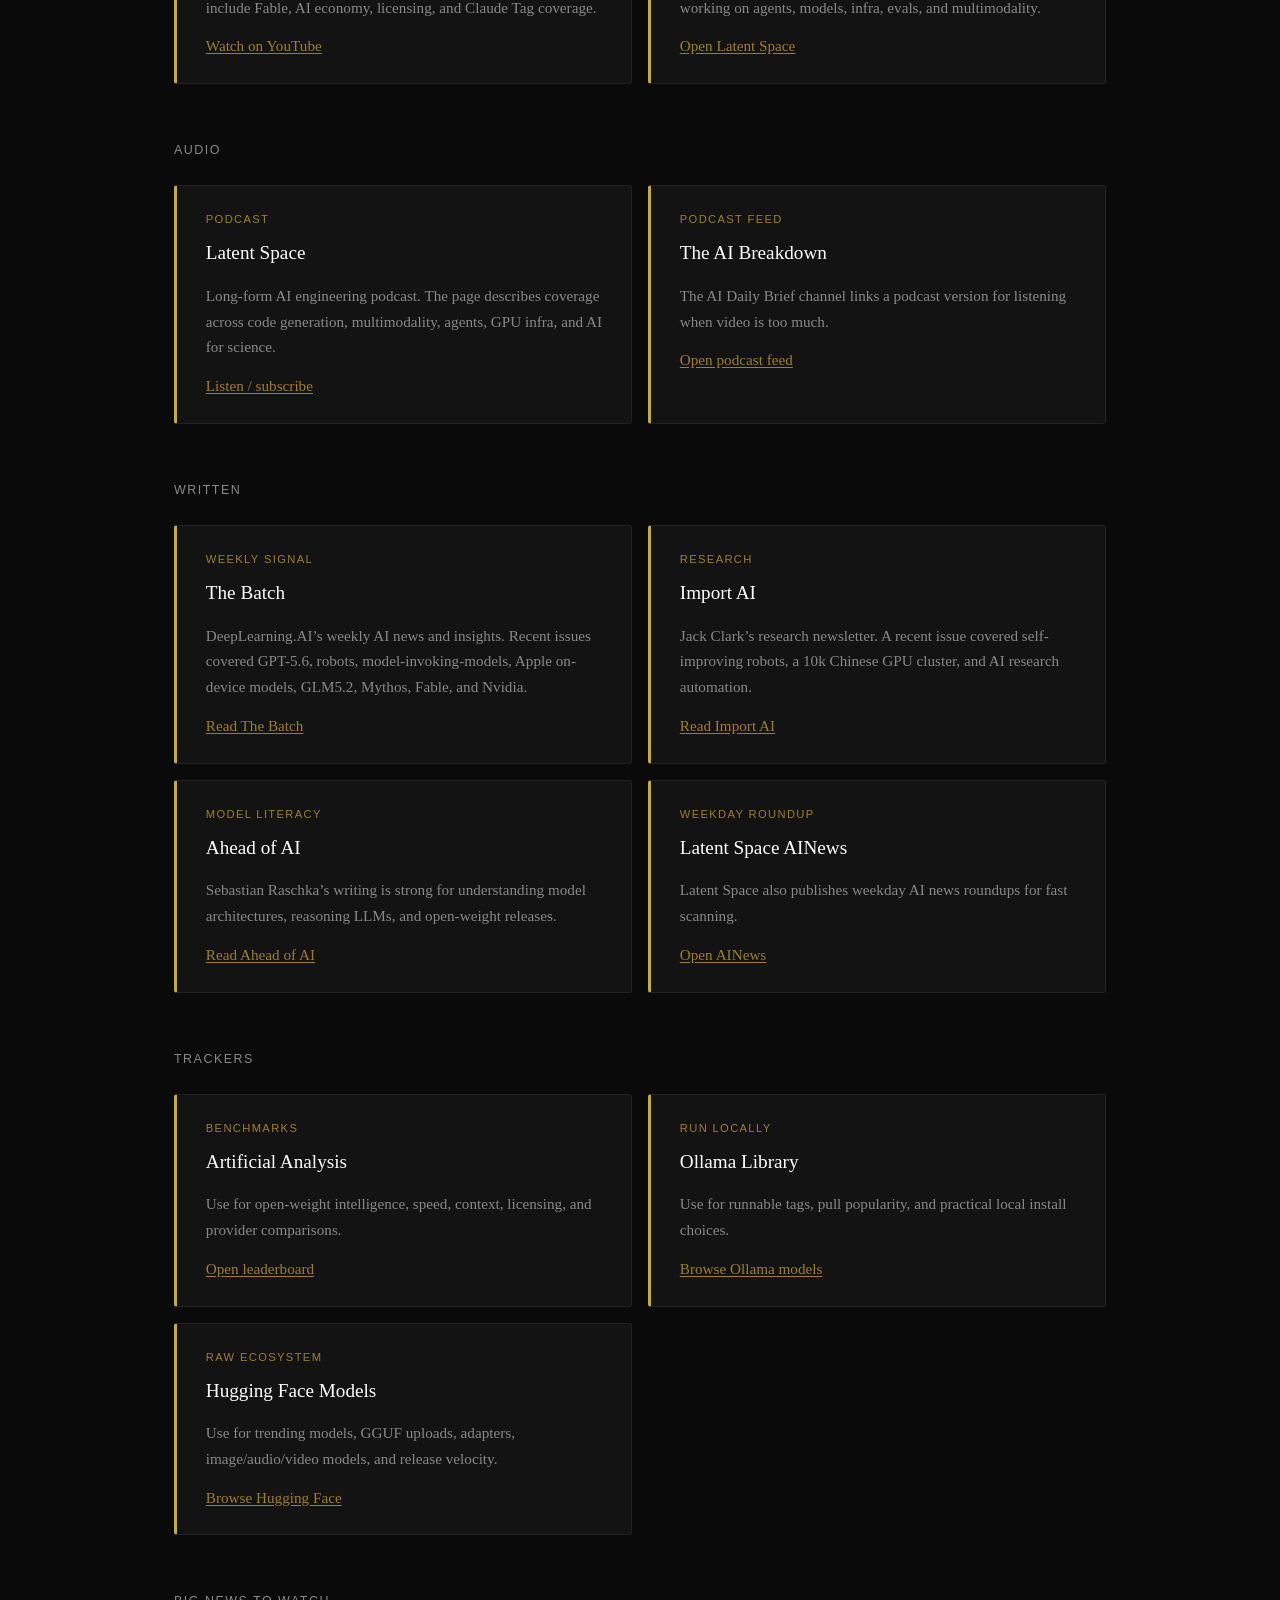
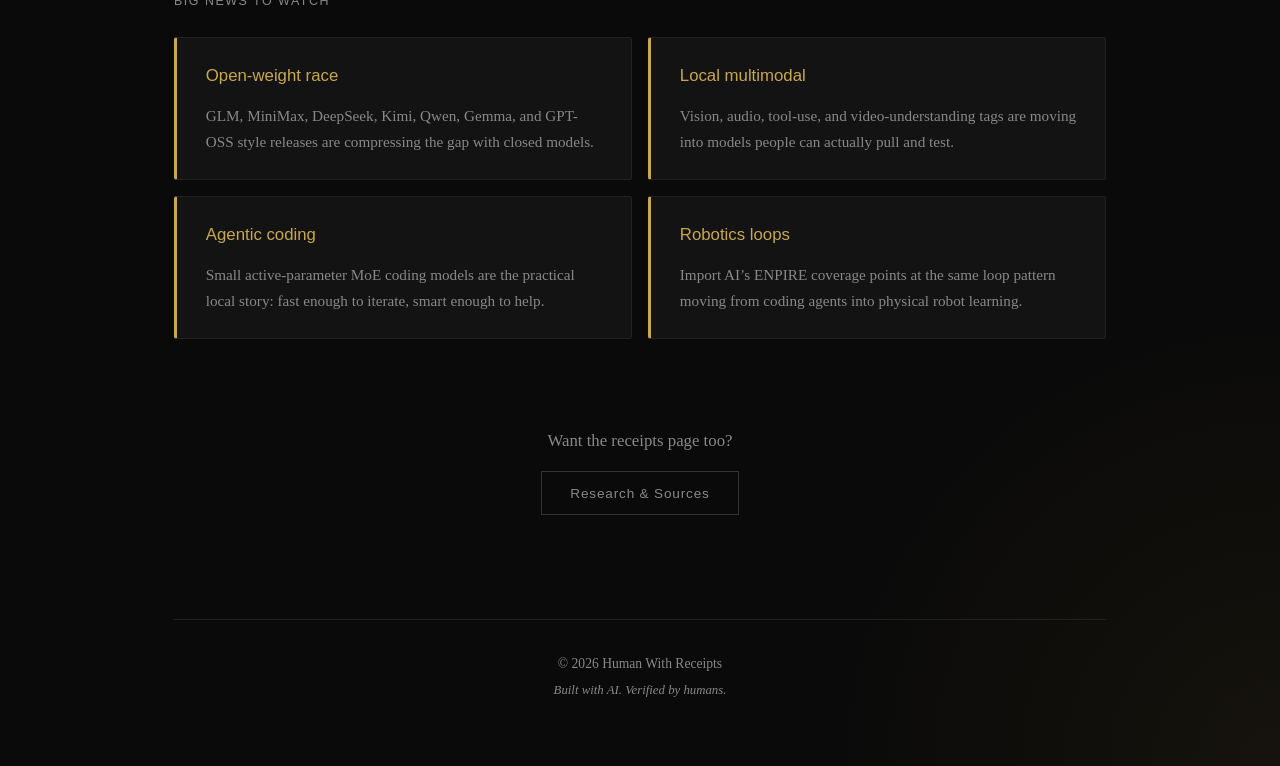
==== commit 072ceb46: "Restore AI news homepage" ====
--- a/index.html
+++ b/index.html
@@ -3,264 +3,179 @@
 <head>
     <meta charset="UTF-8">
     <meta name="viewport" content="width=device-width, initial-scale=1.0">
-    <title>Human With Receipts</title>
-    <meta name="description" content="Leveling the playing field with AI and data. Research, tools, and case studies for regular people fighting systems designed to exhaust them.">
-    <meta property="og:title" content="Human With Receipts">
-    <meta property="og:description" content="Research and tools for regular people fighting systems designed to exhaust them.">
+    <title>AI News & Local Models — Human With Receipts</title>
+    <meta name="description" content="A compact AI news dashboard: local model picks, video, audio, written sources, and practical trackers.">
+    <meta property="og:title" content="AI News & Local Models — Human With Receipts">
+    <meta property="og:description" content="Video, audio, written sources, and local model trackers worth watching now.">
     <meta property="og:type" content="website">
     <meta property="og:url" content="https://humanwithreceipts.com">
     <link rel="stylesheet" href="style.css">
 </head>
 <body>
-    <div class="container">
+    <div class="container wide">
         <header>
-            <h1>Human With Receipts</h1>
-            <p class="tagline">Leveling the playing field with AI and a lot of data.</p>
+            <p class="eyebrow">Human With Receipts</p>
+            <h1>AI News, Local Models, and Receipts</h1>
+            <p class="tagline">Video, audio, written sources, and practical model trackers.</p>
         </header>
 
         <main>
-            <section class="manifesto">
-                <h2>The Equation Changed</h2>
+            <section class="manifesto hero-panel">
+                <h2>Start here</h2>
                 <p>
-                    For decades, the burden of proof sat on the individual. A billing dispute with a telecom.
-                    A denied insurance claim. A wage theft case too small for a lawyer. The system was built to
-                    exhaust you — to make fighting back cost more than giving up.
+                    This page is the quick signal board: what to watch, listen to, read, and test locally.
+                    It favors sources that publish often, explain their reasoning, or maintain live model data.
                 </p>
-                <p>
-                    AI changes the arithmetic. Not because it is magic, but because it lets one person do the
-                    work of ten. Document everything. Find the pattern in the fine print. Generate the exact
-                    letter that cites the right regulation. Organize a thousand receipts into a case in an
-                    afternoon.
-                </p>
-                <p>
-                    This site tracks how that shift is happening. The tools that exist. The people using them.
-                    The gaps still waiting to be filled. We do not sell hope. We document what works.
-                </p>
+                <p class="updated">Last refreshed: July 2026.</p>
             </section>
 
-            <section class="stats">
-                <h2>The Scale of the Problem</h2>
-                <div class="stat-grid">
-                    <div class="stat-item">
-                        <span class="stat-number">92%</span>
-                        <p>of low-income Americans receive no legal help for civil issues. <a href="https://www.lsc.gov" target="_blank" rel="noopener">— LSC, 2022</a></p>
+            <section class="stories">
+                <h2>Local model shortlist</h2>
+                <article class="story-card highlight-card">
+                    <span class="label">Open-weight leaders</span>
+                    <h3>Frontier local / self-host watchlist</h3>
+                    <p>
+                        Artificial Analysis currently calls out GLM-5.2 and MiniMax-M3 as leading open-weight models,
+                        followed by DeepSeek V4 Pro and Kimi K2.6. These are the big-model benchmark names to watch,
+                        even when they are too large for a single local box.
+                    </p>
+                    <p><a href="https://artificialanalysis.ai/models/open-source" target="_blank" rel="noopener">Artificial Analysis open models leaderboard</a></p>
+                </article>
+
+                <div class="card-grid">
+                    <article class="story-card">
+                        <span class="label">Daily driver</span>
+                        <h3>Qorinth / Qwen / Gemma class</h3>
+                        <p>Best for everyday local chat, coding help, summarization, and private notes. Keep one strong default instead of hoarding tags.</p>
+                    </article>
+                    <article class="story-card">
+                        <span class="label">Coding</span>
+                        <h3>Qwen Coder / agentic code models</h3>
+                        <p>Watch Qwen coder releases, North Mini Code, Laguna XS, and small MoE coding models that activate only a few billion parameters.</p>
+                    </article>
+                    <article class="story-card">
+                        <span class="label">Multimodal</span>
+                        <h3>Gemma 4 / Qwen 3.5 / MiniCPM</h3>
+                        <p>Ollama now lists current vision, tools, thinking, audio, and video-understanding tags across Gemma, Qwen, and MiniCPM families.</p>
+                    </article>
+                </div>
+            </section>
+
+            <section class="stories">
+                <h2>Video</h2>
+                <div class="card-grid">
+                    <article class="story-card">
+                        <span class="label">Daily news</span>
+                        <h3>The AI Daily Brief / AI Breakdown</h3>
+                        <p>Short, frequent YouTube updates. Recent videos surfaced include Fable, AI economy, licensing, and Claude Tag coverage.</p>
+                        <p><a href="https://www.youtube.com/@AIDailyBrief/videos" target="_blank" rel="noopener">Watch on YouTube</a></p>
+                    </article>
+                    <article class="story-card">
+                        <span class="label">Deep technical</span>
+                        <h3>Latent Space video episodes</h3>
+                        <p>AI-engineer interviews and technical explainers from builders working on agents, models, infra, evals, and multimodality.</p>
+                        <p><a href="https://www.latent.space/podcast" target="_blank" rel="noopener">Open Latent Space</a></p>
+                    </article>
+                </div>
+            </section>
+
+            <section class="stories">
+                <h2>Audio</h2>
+                <div class="card-grid">
+                    <article class="story-card">
+                        <span class="label">Podcast</span>
+                        <h3>Latent Space</h3>
+                        <p>Long-form AI engineering podcast. The page describes coverage across code generation, multimodality, agents, GPU infra, and AI for science.</p>
+                        <p><a href="https://www.latent.space/podcast" target="_blank" rel="noopener">Listen / subscribe</a></p>
+                    </article>
+                    <article class="story-card">
+                        <span class="label">Podcast feed</span>
+                        <h3>The AI Breakdown</h3>
+                        <p>The AI Daily Brief channel links a podcast version for listening when video is too much.</p>
+                        <p><a href="https://pod.link/1680633614" target="_blank" rel="noopener">Open podcast feed</a></p>
+                    </article>
+                </div>
+            </section>
+
+            <section class="stories">
+                <h2>Written</h2>
+                <div class="card-grid">
+                    <article class="story-card">
+                        <span class="label">Weekly signal</span>
+                        <h3>The Batch</h3>
+                        <p>DeepLearning.AI’s weekly AI news and insights. Recent issues covered GPT-5.6, robots, model-invoking-models, Apple on-device models, GLM5.2, Mythos, Fable, and Nvidia.</p>
+                        <p><a href="https://www.deeplearning.ai/the-batch" target="_blank" rel="noopener">Read The Batch</a></p>
+                    </article>
+                    <article class="story-card">
+                        <span class="label">Research</span>
+                        <h3>Import AI</h3>
+                        <p>Jack Clark’s research newsletter. A recent issue covered self-improving robots, a 10k Chinese GPU cluster, and AI research automation.</p>
+                        <p><a href="https://jack-clark.net/" target="_blank" rel="noopener">Read Import AI</a></p>
+                    </article>
+                    <article class="story-card">
+                        <span class="label">Model literacy</span>
+                        <h3>Ahead of AI</h3>
+                        <p>Sebastian Raschka’s writing is strong for understanding model architectures, reasoning LLMs, and open-weight releases.</p>
+                        <p><a href="https://magazine.sebastianraschka.com/" target="_blank" rel="noopener">Read Ahead of AI</a></p>
+                    </article>
+                    <article class="story-card">
+                        <span class="label">Weekday roundup</span>
+                        <h3>Latent Space AINews</h3>
+                        <p>Latent Space also publishes weekday AI news roundups for fast scanning.</p>
+                        <p><a href="https://www.latent.space/s/ainews" target="_blank" rel="noopener">Open AINews</a></p>
+                    </article>
+                </div>
+            </section>
+
+            <section class="stories">
+                <h2>Trackers</h2>
+                <div class="card-grid">
+                    <article class="story-card">
+                        <span class="label">Benchmarks</span>
+                        <h3>Artificial Analysis</h3>
+                        <p>Use for open-weight intelligence, speed, context, licensing, and provider comparisons.</p>
+                        <p><a href="https://artificialanalysis.ai/models/open-source" target="_blank" rel="noopener">Open leaderboard</a></p>
+                    </article>
+                    <article class="story-card">
+                        <span class="label">Run locally</span>
+                        <h3>Ollama Library</h3>
+                        <p>Use for runnable tags, pull popularity, and practical local install choices.</p>
+                        <p><a href="https://ollama.com/library?sort=popular" target="_blank" rel="noopener">Browse Ollama models</a></p>
+                    </article>
+                    <article class="story-card">
+                        <span class="label">Raw ecosystem</span>
+                        <h3>Hugging Face Models</h3>
+                        <p>Use for trending models, GGUF uploads, adapters, image/audio/video models, and release velocity.</p>
+                        <p><a href="https://huggingface.co/models" target="_blank" rel="noopener">Browse Hugging Face</a></p>
+                    </article>
+                </div>
+            </section>
+
+            <section class="topics">
+                <h2>Big news to watch</h2>
+                <div class="topic-grid">
+                    <div class="topic-item">
+                        <h4>Open-weight race</h4>
+                        <p>GLM, MiniMax, DeepSeek, Kimi, Qwen, Gemma, and GPT-OSS style releases are compressing the gap with closed models.</p>
                     </div>
-                    <div class="stat-item">
-                        <span class="stat-number">$50B</span>
-                        <p>stolen from U.S. workers annually through wage theft — more than all robberies, burglaries, and auto thefts combined. <a href="https://www.epi.org" target="_blank" rel="noopener">— EPI</a></p>
+                    <div class="topic-item">
+                        <h4>Local multimodal</h4>
+                        <p>Vision, audio, tool-use, and video-understanding tags are moving into models people can actually pull and test.</p>
                     </div>
-                    <div class="stat-item">
-                        <span class="stat-number">80%</span>
-                        <p>of hospital bills in the U.S. contain errors. Medical billing mistakes are a silent epidemic.</p>
+                    <div class="topic-item">
+                        <h4>Agentic coding</h4>
+                        <p>Small active-parameter MoE coding models are the practical local story: fast enough to iterate, smart enough to help.</p>
                     </div>
-                    <div class="stat-item">
-                        <span class="stat-number">73% / 18%</span>
-                        <p>of U.S. adults encounter algorithmic systems daily, but only 18% can explain how machine learning works. <a href="https://www.pewresearch.org/internet/2023/02/15/the-state-of-ai/" target="_blank" rel="noopener">— Pew, 2023</a></p>
+                    <div class="topic-item">
+                        <h4>Robotics loops</h4>
+                        <p>Import AI’s ENPIRE coverage points at the same loop pattern moving from coding agents into physical robot learning.</p>
                     </div>
                 </div>
             </section>
 
-            <section class="stories">
-                <h2>What We Are Tracking</h2>
-
-                <article class="story-card">
-                    <span class="label">Tool Landscape</span>
-                    <h3>Free AI Tools That Actually Shift Power</h3>
-                    <p>
-                        The best AI tools for individuals are not the enterprise suites. They are the free
-                        or low-cost layers: <a href="https://claude.ai" target="_blank" rel="noopener">Claude</a>,
-                        <a href="https://chat.openai.com" target="_blank" rel="noopener">ChatGPT</a>,
-                        <a href="https://gemini.google.com" target="_blank" rel="noopener">Gemini</a>,
-                        and the growing ecosystem of open-weight models you can run locally on consumer hardware.
-                        We catalog which tools help with specific fights — contract review, medical bill audit,
-                        FOIA request drafting, tenant rights letters — and which are just marketing.
-                    </p>
-                    <p>
-                        Also worth watching:
-                        <a href="https://donotpay.com" target="_blank" rel="noopener">DoNotPay</a> (robot lawyer for parking/small claims),
-                        <a href="https://www.justfix.org" target="_blank" rel="noopener">JustFix</a> (NYC tenant tools),
-                        <a href="https://upsolve.org" target="_blank" rel="noopener">Upsolve</a> (free Chapter 7 bankruptcy filing, $500M+ debt relieved),
-                        and <a href="https://huggingface.co" target="_blank" rel="noopener">Hugging Face</a> (run state-of-the-art models locally, zero API cost, privacy guaranteed).
-                    </p>
-                </article>
-
-                <article class="story-card">
-                    <span class="label">Research</span>
-                    <h3>AI in the Workplace: 2025 and Beyond</h3>
-                    <p>
-                        Per <a href="https://www.shrm.org" target="_blank" rel="noopener">SHRM</a>'s 2025 research, 90% of chief human resource officers expect AI to play an even
-                        larger role in the workplace this year. <a href="https://www.mckinsey.com" target="_blank" rel="noopener">McKinsey</a>'s 2025 workplace report shows nearly
-                        all companies now invest in AI — yet only 1% believe they have reached maturity. The gap
-                        between corporate adoption and worker readiness is where power is being renegotiated.
-                    </p>
-                </article>
-
-                <article class="story-card">
-                    <span class="label">Education</span>
-                    <h3>AI Literacy as a Civil Right</h3>
-                    <p>
-                        The EUAIPS scale — Empowerment in Using AI for Problem-Solving — was developed to
-                        measure how AI tools actually increase a person's sense of agency. Early findings:
-                        access alone is not enough. Training, peer support, and the feeling that you understand
-                        <em>why</em> the tool gave an answer matter more than the tool itself. Grassroots AI literacy
-                        programs in underserved communities are showing measurable gains in confidence and
-                        outcomes.
-                    </p>
-                    <p>
-                        <a href="https://www.khanacademy.org/khanmigo" target="_blank" rel="noopener">Khanmigo</a> (free GPT-4 tutor in Title I schools) showed 20% math-assignment-completion increases.
-                        <a href="https://ai-4-all.org" target="_blank" rel="noopener">AI4ALL</a> runs free summer programs for underrepresented high schoolers.
-                        <a href="https://grow.google/ai-essentials" target="_blank" rel="noopener">Google AI Essentials</a> is a free certificate, available in Spanish, targeting career-changers without degrees.
-                    </p>
-                </article>
-
-                <article class="story-card">
-                    <span class="label">Healthcare</span>
-                    <h3>Navigating Medical Systems with AI</h3>
-                    <p>
-                        Medical billing errors affect up to 80% of hospital bills in the U.S.
-                        AI-powered audit tools — some free, some low-cost — can flag inflated charges,
-                        duplications, and out-of-network surprises before they become debt. The playing field
-                        here is financial life and death, and the asymmetry is intentional.
-                    </p>
-                    <p>
-                        <a href="https://www.buoyhealth.com" target="_blank" rel="noopener">Buoy Health</a> offers free AI triage designed for low-literacy users.
-                        <a href="https://ada.com" target="_blank" rel="noopener">Ada Health</a> provides symptom assessment in 10 languages, heavily used in the Global South.
-                        <a href="https://woebothealth.com" target="_blank" rel="noopener">Woebot</a>, a free CBT chatbot, showed significant depression reduction in a <abbr title="Randomized Controlled Trial">RCT</abbr> published in JAMA — no human therapist required.
-                    </p>
-                </article>
-
-                <article class="story-card">
-                    <span class="label">Data &amp; Bureaucracy</span>
-                    <h3>When Receipts Become Leverage</h3>
-                    <p>
-                        The original promise of "I have the receipts" was social: screenshot the lie, post it,
-                        shame. The AI-era version is structural. A parent with a spreadsheet of 200 denied
-                        therapy claims can train a model to spot the pattern of illegal denials. A tenant with
-                        three years of rent receipts can generate a comparative market analysis that proves
-                        rent gouging. Data, organized and interrogated, becomes a counterweight.
-                    </p>
-                    <p>
-                        Groups like the <a href="https://www.housingdatanyc.org" target="_blank" rel="noopener">Housing Data Coalition</a>
-                        scrape NYC court records into structured databases so tenants can prove "pattern of neglect."
-                        <a href="https://whoownswhat.justfix.org" target="_blank" rel="noopener">Who Owns What</a> maps corporate landlords using LLC-network analysis.
-                        <a href="https://immigrationvoice.org" target="_blank" rel="noopener">Immigration Voice</a> scraped USCIS data to identify 10,000+ cases eligible for Mandamus; win rate &gt;90%.
-                    </p>
-                </article>
-            </section>
-
-            <section class="case-studies">
-                <h2>Case Studies</h2>
-
-                <article class="story-card case-card">
-                    <span class="label">Housing · New York City</span>
-                    <h3>The "Worst Evictors" Database</h3>
-                    <p>
-                        The Association for Neighborhood &amp; Housing Development (ANHD) built a database
-                        ranking landlords by eviction filings, code violations, and harassment lawsuits.
-                        Combined scraped court data with 311 complaint records. Result: City Council passed
-                        the "Worst Evictors" disclosure law. Multiple buildings converted to community land trusts.
-                        Institutional investors divested from flagged landlords.
-                    </p>
-                </article>
-
-                <article class="story-card case-card">
-                    <span class="label">Healthcare · Zambia</span>
-                    <h3>AI TB Screening With Zero On-Site Radiologists</h3>
-                    <p>
-                        Zebra Medical Vision deployed AI chest-X-ray screening in rural Zambian clinics with no radiologists.
-                        AI flagged suspected TB cases for confirmatory testing. Result: 3x increase in TB case detection.
-                        Treatment initiation dropped from 3 weeks to 48 hours. Cost per scan: under $0.50.
-                    </p>
-                </article>
-
-                <article class="story-card case-card">
-                    <span class="label">Labor · California</span>
-                    <h3>Amazon Workers Logged Algorithmic Firings</h3>
-                    <p>
-                        Warehouse workers and organizers used mobile apps to screenshot and log algorithmic "Time Off Task"
-                        firings. Aggregated data revealed firing spikes correlated with understaffed shifts, not worker laziness.
-                        Result: California OSHA investigations, and the Warehouse Worker Protection Act (2022) regulating
-                        algorithmic quotas was signed into law.
-                    </p>
-                </article>
-
-                <article class="story-card case-card">
-                    <span class="label">Education · Newark, NJ</span>
-                    <h3>Khanmigo in Title I Middle Schools</h3>
-                    <p>
-                        Newark Public Schools deployed free Khanmigo GPT-4 tutoring across Title I middle schools.
-                        Independent pilot showed 20% increase in math-assignment completion and teacher-reported
-                        reduction in "I don't know where to start" paralysis. Zero per-student cost beyond existing
-                        district Chromebooks.
-                    </p>
-                </article>
-
-                <article class="story-card case-card">
-                    <span class="label">Immigration · National</span>
-                    <h3>FOIA + AI = Forced Adjudication</h3>
-                    <p>
-                        Immigration Voice's volunteer data team scraped USCIS case-status data and court filing records.
-                        NLP identified processing delays exceeding statutory norms. Result: 10,000+ cases flagged
-                        as eligible for Writ of Mandamus. Partnered with pro-bono attorneys; win rate &gt;90%
-                        for forced adjudication. Created public Processing Times Outlier Dashboard.
-                    </p>
-                </article>
-            </section>
-
-            <section class="topics">
-                <h2>Topics in Research</h2>
-                <div class="topic-grid">
-                    <div class="topic-item">
-                        <h4>Legal Aid Automation</h4>
-                        <p>Document assembly, rights screening, and small-claims preparation for people who cannot afford representation.</p>
-                    </div>
-                    <div class="topic-item">
-                        <h4>Workplace AI Surveillance</h4>
-                        <p>How employers use AI to monitor workers, and how workers can document and contest it.</p>
-                    </div>
-                    <div class="topic-item">
-                        <h4>Local-First AI</h4>
-                        <p>Running open-weight models on consumer hardware so your data never leaves your machine.</p>
-                    </div>
-                    <div class="topic-item">
-                        <h4>Algorithmic Accountability</h4>
-                        <p>Tools and methods for auditing decisions made by automated systems.</p>
-                    </div>
-                    <div class="topic-item">
-                        <h4>Community Data Collectives</h4>
-                        <p>Grassroots groups pooling data to prove systemic issues — slumlords, unfair billing, environmental violations.</p>
-                    </div>
-                    <div class="topic-item">
-                        <h4>AI for Public Records</h4>
-                        <p>Automating FOIA requests, court record searches, and regulatory filing analysis.</p>
-                    </div>
-                </div>
-            </section>
-
-            <section class="quotes">
-                <h2>What Experts Are Saying</h2>
-                <blockquote>
-                    <p>"AI is not magic. It is a mirror. And if we don't like what it reflects about power in our society, the answer is to change the power, not blame the mirror."</p>
-                    <cite>— Dr. Timnit Gebru, Founder, Distributed AI Research Institute (DAIR)</cite>
-                </blockquote>
-                <blockquote>
-                    <p>"The people most likely to be harmed by AI are the least likely to be in the room when it is built. That is why community-owned data and grassroots AI literacy are not 'nice-to-haves' — they are survival tools."</p>
-                    <cite>— Meredith Whittaker, President, Signal</cite>
-                </blockquote>
-                <blockquote>
-                    <p>"FOIA is the recourse of the powerless. Structured data is the weapon of the organized."</p>
-                    <cite>— Freddy Martinez, Lucy Parsons Labs</cite>
-                </blockquote>
-            </section>
-
             <section class="cta">
-                <p>This is a living document. We add findings as we verify them.</p>
-                <p>If you are using AI to fight a system, we want to hear about it.</p>
-                <a href="https://bsky.app/profile/humanwithreceipts.bsky.social" class="btn" target="_blank" rel="noopener">Bluesky</a>
-                <a href="https://github.com/humanwithreceipts" class="btn" target="_blank" rel="noopener">GitHub</a>
-                <p style="margin-top: 1.5rem; font-size: 0.9rem;">
-                    <a href="research.html" class="btn btn-secondary">View Full Research &amp; Sources →</a>
-                </p>
+                <p>Want the receipts page too?</p>
+                <a href="research.html" class="btn btn-secondary">Research & Sources</a>
             </section>
         </main>
 
--- a/style.css
+++ b/style.css
@@ -7,6 +7,7 @@
 :root {
     --bg: #0a0a0a;
     --surface: #141414;
+    --surface-2: #101010;
     --border: #222;
     --border-light: #333;
     --text: #e0e0e0;
@@ -16,8 +17,11 @@
 }
 
 body {
-    font-family: 'Georgia', 'Times New Roman', serif;
-    background: var(--bg);
+    font-family: Georgia, 'Times New Roman', serif;
+    background:
+        radial-gradient(circle at top left, rgba(201, 168, 76, 0.10), transparent 32rem),
+        radial-gradient(circle at bottom right, rgba(160, 125, 46, 0.08), transparent 28rem),
+        var(--bg);
     color: var(--text);
     line-height: 1.7;
     min-height: 100vh;
@@ -26,9 +30,13 @@
 }
 
 .container {
-    max-width: 720px;
+    max-width: 760px;
     margin: 0 auto;
     padding: 4rem 1.5rem;
+}
+
+.container.wide {
+    max-width: 980px;
 }
 
 header {
@@ -38,11 +46,30 @@
     border-bottom: 1px solid var(--border);
 }
 
+.eyebrow,
+.stories h2,
+.topics h2,
+.case-studies h2,
+.quotes h2,
+.stats h2 {
+    font-family: -apple-system, BlinkMacSystemFont, 'Segoe UI', sans-serif;
+    font-size: 0.78rem;
+    font-weight: 500;
+    color: var(--text-muted);
+    text-transform: uppercase;
+    letter-spacing: 0.12em;
+}
+
+.eyebrow {
+    margin-bottom: 0.75rem;
+}
+
 header h1 {
-    font-size: 2.4rem;
+    font-size: clamp(2.1rem, 6vw, 4.2rem);
+    line-height: 1.05;
     font-weight: 400;
-    letter-spacing: 0.04em;
-    margin-bottom: 0.6rem;
+    letter-spacing: 0.02em;
+    margin-bottom: 0.9rem;
     color: #fff;
 }
 
@@ -52,14 +79,12 @@
     font-style: italic;
 }
 
-.mission {
-    text-align: center;
-    margin-bottom: 3.5rem;
-    font-size: 1.15rem;
-    color: var(--text-muted);
-}
-
-.manifesto {
+.manifesto,
+.stories,
+.stats,
+.case-studies,
+.topics,
+.quotes {
     margin-bottom: 3.5rem;
 }
 
@@ -75,81 +100,62 @@
     font-size: 1.05rem;
 }
 
-.stats {
-    margin-bottom: 3.5rem;
-}
-
+.hero-panel {
+    background: linear-gradient(135deg, rgba(201,168,76,0.10), rgba(20,20,20,0.85));
+    border: 1px solid var(--border-light);
+    border-left: 3px solid var(--accent);
+    padding: 1.8rem;
+    border-radius: 4px;
+}
+
+.updated {
+    color: var(--text-muted);
+    font-family: -apple-system, BlinkMacSystemFont, 'Segoe UI', sans-serif;
+    font-size: 0.9rem !important;
+}
+
+.stories h2,
+.topics h2,
+.case-studies h2,
+.quotes h2,
 .stats h2 {
-    font-size: 0.85rem;
-    font-weight: 400;
     margin-bottom: 1.5rem;
-    color: var(--text-muted);
-    text-transform: uppercase;
-    letter-spacing: 0.08em;
-    font-family: -apple-system, BlinkMacSystemFont, 'Segoe UI', sans-serif;
-}
-
+}
+
+.card-grid,
+.topic-grid,
 .stat-grid {
     display: grid;
     grid-template-columns: 1fr;
     gap: 1rem;
 }
 
-.stat-item {
-    background: var(--surface);
-    border: 1px solid var(--border);
-    padding: 1.4rem 1.6rem;
-    border-radius: 2px;
-}
-
-.stat-number {
-    font-family: -apple-system, BlinkMacSystemFont, 'Segoe UI', sans-serif;
-    font-size: 2rem;
-    font-weight: 600;
-    color: var(--accent);
-    display: block;
-    margin-bottom: 0.4rem;
-}
-
-.stat-item p {
-    font-size: 0.95rem;
-    color: var(--text-muted);
-}
-
-.stories {
-    margin-bottom: 3.5rem;
-}
-
-.stories h2,
-.topics h2,
-.case-studies h2,
-.quotes h2 {
-    font-size: 0.85rem;
-    font-weight: 400;
-    margin-bottom: 1.5rem;
-    color: var(--text-muted);
-    text-transform: uppercase;
-    letter-spacing: 0.08em;
-    font-family: -apple-system, BlinkMacSystemFont, 'Segoe UI', sans-serif;
-}
-
-.story-card {
-    background: var(--surface);
+.story-card,
+.topic-item,
+.stat-item,
+blockquote {
+    background: rgba(20, 20, 20, 0.92);
     border: 1px solid var(--border);
     border-left: 3px solid var(--accent);
     padding: 1.5rem 1.8rem;
-    border-radius: 2px;
+    border-radius: 3px;
     margin-bottom: 1rem;
-    transition: border-color 0.15s ease;
-}
-
-.story-card:hover {
+}
+
+.card-grid .story-card,
+.topic-grid .topic-item,
+.stat-grid .stat-item {
+    margin-bottom: 0;
+}
+
+.story-card:hover,
+.topic-item:hover {
     border-color: var(--border-light);
     border-left-color: var(--accent-dim);
 }
 
-.story-card:last-child {
-    margin-bottom: 0;
+.highlight-card {
+    background: linear-gradient(135deg, rgba(201,168,76,0.13), rgba(20,20,20,0.96));
 }
 
 .story-card .label {
@@ -162,74 +168,44 @@
     margin-bottom: 0.5rem;
 }
 
-.story-card h3 {
+.story-card h3,
+.topic-item h4 {
     font-size: 1.2rem;
     font-weight: 400;
     margin-bottom: 0.8rem;
     color: #fff;
 }
 
-.story-card p {
+.topic-item h4 {
+    color: var(--accent);
+    font-family: -apple-system, BlinkMacSystemFont, 'Segoe UI', sans-serif;
+    font-size: 1.05rem;
+}
+
+.story-card p,
+.topic-item p,
+.stat-item p {
     font-size: 0.95rem;
     color: var(--text-muted);
     margin-bottom: 0.8rem;
 }
 
-.story-card p:last-child {
+.story-card p:last-child,
+.topic-item p:last-child,
+.stat-item p:last-child {
     margin-bottom: 0;
 }
 
-.case-studies {
-    margin-bottom: 3.5rem;
-}
-
-.topics {
-    margin-bottom: 3.5rem;
-}
-
-.topic-grid {
-    display: grid;
-    grid-template-columns: 1fr;
-    gap: 0.75rem;
-}
-
-.topic-item {
-    background: var(--surface);
-    border: 1px solid var(--border);
-    padding: 1.2rem 1.5rem;
-    border-radius: 2px;
-    transition: border-color 0.15s ease;
-}
-
-.topic-item:hover {
-    border-color: var(--border-light);
-}
-
-.topic-item h4 {
-    font-size: 1.05rem;
-    font-weight: 400;
-    color: var(--accent);
+.stat-number {
+    font-family: -apple-system, BlinkMacSystemFont, 'Segoe UI', sans-serif;
+    font-size: 2rem;
+    font-weight: 600;
+    color: var(--accent);
+    display: block;
     margin-bottom: 0.4rem;
-    font-family: -apple-system, BlinkMacSystemFont, 'Segoe UI', sans-serif;
-}
-
-.topic-item p {
-    font-size: 0.92rem;
-    color: var(--text-muted);
-    line-height: 1.6;
-}
-
-.quotes {
-    margin-bottom: 3.5rem;
 }
 
 blockquote {
-    background: var(--surface);
-    border: 1px solid var(--border);
-    border-left: 3px solid var(--accent);
-    padding: 1.5rem 1.8rem;
-    border-radius: 2px;
-    margin-bottom: 1rem;
     font-style: italic;
 }
 
@@ -253,14 +229,9 @@
 }
 
 .cta p {
-    margin-bottom: 0.8rem;
+    margin-bottom: 1rem;
     font-size: 1.05rem;
     color: var(--text-muted);
-}
-
-.cta p:last-of-type {
-    margin-bottom: 2rem;
-    color: var(--text);
 }
 
 .btn {
@@ -324,15 +295,11 @@
     cursor: help;
 }
 
-@media (min-width: 640px) {
-    .topic-grid {
-        grid-template-columns: 1fr 1fr;
-        gap: 1rem;
-    }
-
+@media (min-width: 720px) {
+    .card-grid,
+    .topic-grid,
     .stat-grid {
         grid-template-columns: 1fr 1fr;
-        gap: 1rem;
     }
 }
 
@@ -340,19 +307,11 @@
     .container {
         padding: 2.5rem 1.2rem;
     }
-
-    header h1 {
-        font-size: 1.8rem;
-    }
-
-    .manifesto h2 {
-        font-size: 1.25rem;
-    }
-
-    .story-card {
+    .story-card,
+    .topic-item,
+    .hero-panel {
         padding: 1.2rem 1.3rem;
     }
-
     .stat-number {
         font-size: 1.6rem;
     }
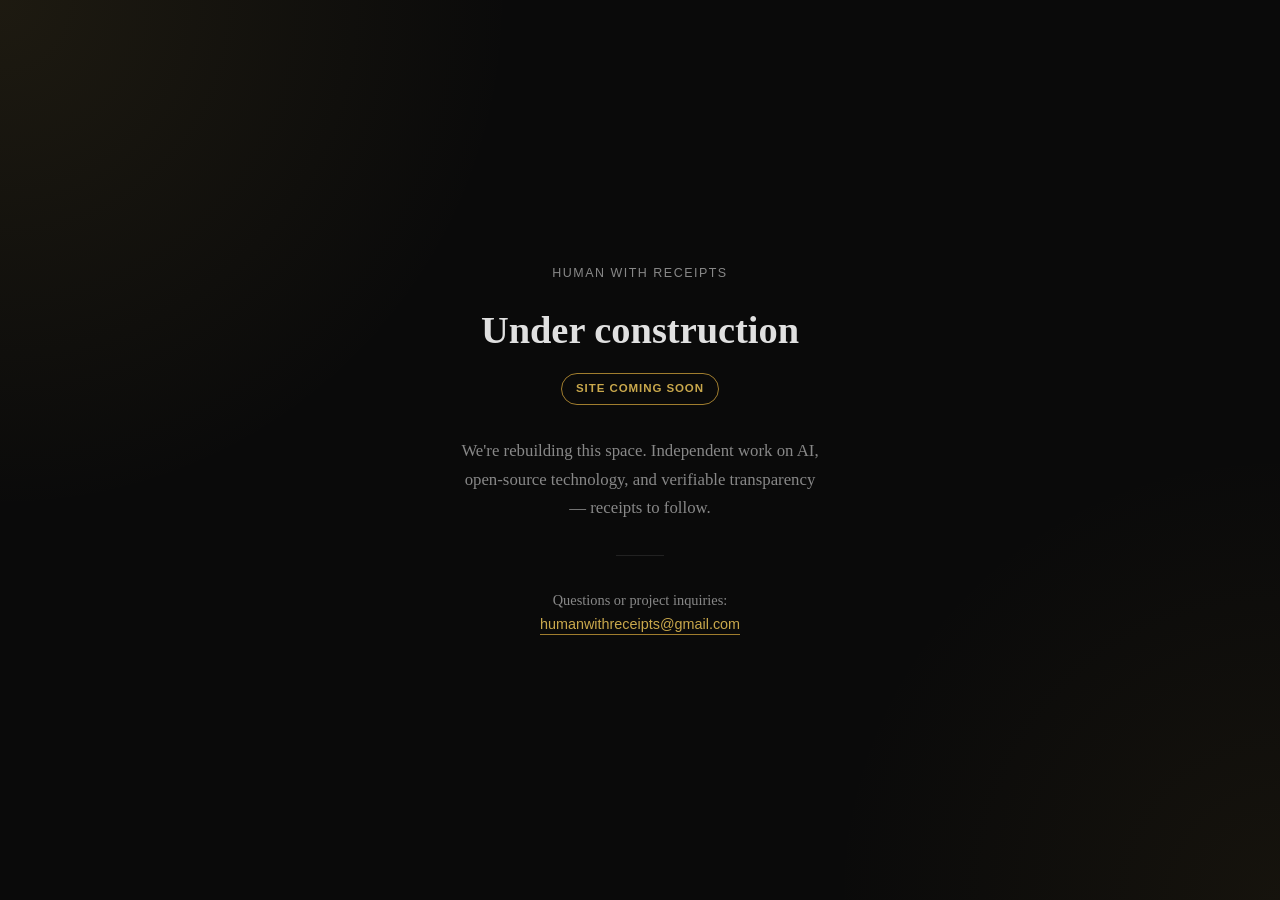
==== commit dbee738c: "Add under-construction page" ====
--- a/index.html
+++ b/index.html
@@ -3,186 +3,124 @@
 <head>
     <meta charset="UTF-8">
     <meta name="viewport" content="width=device-width, initial-scale=1.0">
-    <title>AI News & Local Models — Human With Receipts</title>
-    <meta name="description" content="A compact AI news dashboard: local model picks, video, audio, written sources, and practical trackers.">
-    <meta property="og:title" content="AI News & Local Models — Human With Receipts">
-    <meta property="og:description" content="Video, audio, written sources, and local model trackers worth watching now.">
+    <title>Human With Receipts — Under Construction</title>
+    <meta name="description" content="Human With Receipts — site under construction. Independent work on AI, open-source technology, and verifiable transparency.">
+    <meta property="og:title" content="Human With Receipts">
+    <meta property="og:description" content="Under construction. Independent work on AI, open-source technology, and verifiable transparency.">
     <meta property="og:type" content="website">
     <meta property="og:url" content="https://humanwithreceipts.com">
-    <link rel="stylesheet" href="style.css">
+    <style>
+        * { margin: 0; padding: 0; box-sizing: border-box; }
+
+        :root {
+            --bg: #0a0a0a;
+            --surface: #141414;
+            --border: #222;
+            --text: #e0e0e0;
+            --text-muted: #888;
+            --accent: #c9a84c;
+            --accent-dim: #a07d2e;
+        }
+
+        body {
+            font-family: Georgia, 'Times New Roman', serif;
+            background:
+                radial-gradient(circle at top left, rgba(201, 168, 76, 0.10), transparent 32rem),
+                radial-gradient(circle at bottom right, rgba(160, 125, 46, 0.08), transparent 28rem),
+                var(--bg);
+            color: var(--text);
+            line-height: 1.7;
+            min-height: 100vh;
+            display: flex;
+            align-items: center;
+            justify-content: center;
+            -webkit-font-smoothing: antialiased;
+            -moz-osx-font-smoothing: grayscale;
+        }
+
+        .container {
+            max-width: 640px;
+            margin: 0 auto;
+            padding: 3rem 1.5rem;
+            text-align: center;
+        }
+
+        .eyebrow {
+            font-family: -apple-system, BlinkMacSystemFont, 'Segoe UI', sans-serif;
+            font-size: 0.78rem;
+            font-weight: 500;
+            color: var(--text-muted);
+            text-transform: uppercase;
+            letter-spacing: 0.12em;
+            margin-bottom: 1.5rem;
+        }
+
+        h1 {
+            font-size: 2.4rem;
+            font-weight: 700;
+            color: var(--text);
+            line-height: 1.15;
+            margin-bottom: 1.25rem;
+        }
+
+        .badge {
+            display: inline-block;
+            font-family: -apple-system, BlinkMacSystemFont, 'Segoe UI', sans-serif;
+            font-size: 0.72rem;
+            font-weight: 600;
+            letter-spacing: 0.08em;
+            text-transform: uppercase;
+            color: var(--accent);
+            border: 1px solid var(--accent-dim);
+            border-radius: 999px;
+            padding: 0.35rem 0.9rem;
+            margin-bottom: 2rem;
+        }
+
+        p.lead {
+            font-size: 1.05rem;
+            color: var(--text-muted);
+            max-width: 44ch;
+            margin: 0 auto 1.5rem;
+        }
+
+        p.note {
+            font-size: 0.9rem;
+            color: var(--text-muted);
+        }
+
+        .divider {
+            width: 48px;
+            height: 1px;
+            background: var(--border);
+            margin: 2rem auto;
+        }
+
+        .email {
+            font-family: -apple-system, BlinkMacSystemFont, 'Segoe UI', sans-serif;
+            color: var(--accent);
+            text-decoration: none;
+            border-bottom: 1px solid var(--accent-dim);
+            padding-bottom: 2px;
+        }
+        .email:hover { color: #e0c066; }
+    </style>
 </head>
 <body>
-    <div class="container wide">
-        <header>
-            <p class="eyebrow">Human With Receipts</p>
-            <h1>AI News, Local Models, and Receipts</h1>
-            <p class="tagline">Video, audio, written sources, and practical model trackers.</p>
-        </header>
-
-        <main>
-            <section class="manifesto hero-panel">
-                <h2>Start here</h2>
-                <p>
-                    This page is the quick signal board: what to watch, listen to, read, and test locally.
-                    It favors sources that publish often, explain their reasoning, or maintain live model data.
-                </p>
-                <p class="updated">Last refreshed: July 2026.</p>
-            </section>
-
-            <section class="stories">
-                <h2>Local model shortlist</h2>
-                <article class="story-card highlight-card">
-                    <span class="label">Open-weight leaders</span>
-                    <h3>Frontier local / self-host watchlist</h3>
-                    <p>
-                        Artificial Analysis currently calls out GLM-5.2 and MiniMax-M3 as leading open-weight models,
-                        followed by DeepSeek V4 Pro and Kimi K2.6. These are the big-model benchmark names to watch,
-                        even when they are too large for a single local box.
-                    </p>
-                    <p><a href="https://artificialanalysis.ai/models/open-source" target="_blank" rel="noopener">Artificial Analysis open models leaderboard</a></p>
-                </article>
-
-                <div class="card-grid">
-                    <article class="story-card">
-                        <span class="label">Daily driver</span>
-                        <h3>Qorinth / Qwen / Gemma class</h3>
-                        <p>Best for everyday local chat, coding help, summarization, and private notes. Keep one strong default instead of hoarding tags.</p>
-                    </article>
-                    <article class="story-card">
-                        <span class="label">Coding</span>
-                        <h3>Qwen Coder / agentic code models</h3>
-                        <p>Watch Qwen coder releases, North Mini Code, Laguna XS, and small MoE coding models that activate only a few billion parameters.</p>
-                    </article>
-                    <article class="story-card">
-                        <span class="label">Multimodal</span>
-                        <h3>Gemma 4 / Qwen 3.5 / MiniCPM</h3>
-                        <p>Ollama now lists current vision, tools, thinking, audio, and video-understanding tags across Gemma, Qwen, and MiniCPM families.</p>
-                    </article>
-                </div>
-            </section>
-
-            <section class="stories">
-                <h2>Video</h2>
-                <div class="card-grid">
-                    <article class="story-card">
-                        <span class="label">Daily news</span>
-                        <h3>The AI Daily Brief / AI Breakdown</h3>
-                        <p>Short, frequent YouTube updates. Recent videos surfaced include Fable, AI economy, licensing, and Claude Tag coverage.</p>
-                        <p><a href="https://www.youtube.com/@AIDailyBrief/videos" target="_blank" rel="noopener">Watch on YouTube</a></p>
-                    </article>
-                    <article class="story-card">
-                        <span class="label">Deep technical</span>
-                        <h3>Latent Space video episodes</h3>
-                        <p>AI-engineer interviews and technical explainers from builders working on agents, models, infra, evals, and multimodality.</p>
-                        <p><a href="https://www.latent.space/podcast" target="_blank" rel="noopener">Open Latent Space</a></p>
-                    </article>
-                </div>
-            </section>
-
-            <section class="stories">
-                <h2>Audio</h2>
-                <div class="card-grid">
-                    <article class="story-card">
-                        <span class="label">Podcast</span>
-                        <h3>Latent Space</h3>
-                        <p>Long-form AI engineering podcast. The page describes coverage across code generation, multimodality, agents, GPU infra, and AI for science.</p>
-                        <p><a href="https://www.latent.space/podcast" target="_blank" rel="noopener">Listen / subscribe</a></p>
-                    </article>
-                    <article class="story-card">
-                        <span class="label">Podcast feed</span>
-                        <h3>The AI Breakdown</h3>
-                        <p>The AI Daily Brief channel links a podcast version for listening when video is too much.</p>
-                        <p><a href="https://pod.link/1680633614" target="_blank" rel="noopener">Open podcast feed</a></p>
-                    </article>
-                </div>
-            </section>
-
-            <section class="stories">
-                <h2>Written</h2>
-                <div class="card-grid">
-                    <article class="story-card">
-                        <span class="label">Weekly signal</span>
-                        <h3>The Batch</h3>
-                        <p>DeepLearning.AI’s weekly AI news and insights. Recent issues covered GPT-5.6, robots, model-invoking-models, Apple on-device models, GLM5.2, Mythos, Fable, and Nvidia.</p>
-                        <p><a href="https://www.deeplearning.ai/the-batch" target="_blank" rel="noopener">Read The Batch</a></p>
-                    </article>
-                    <article class="story-card">
-                        <span class="label">Research</span>
-                        <h3>Import AI</h3>
-                        <p>Jack Clark’s research newsletter. A recent issue covered self-improving robots, a 10k Chinese GPU cluster, and AI research automation.</p>
-                        <p><a href="https://jack-clark.net/" target="_blank" rel="noopener">Read Import AI</a></p>
-                    </article>
-                    <article class="story-card">
-                        <span class="label">Model literacy</span>
-                        <h3>Ahead of AI</h3>
-                        <p>Sebastian Raschka’s writing is strong for understanding model architectures, reasoning LLMs, and open-weight releases.</p>
-                        <p><a href="https://magazine.sebastianraschka.com/" target="_blank" rel="noopener">Read Ahead of AI</a></p>
-                    </article>
-                    <article class="story-card">
-                        <span class="label">Weekday roundup</span>
-                        <h3>Latent Space AINews</h3>
-                        <p>Latent Space also publishes weekday AI news roundups for fast scanning.</p>
-                        <p><a href="https://www.latent.space/s/ainews" target="_blank" rel="noopener">Open AINews</a></p>
-                    </article>
-                </div>
-            </section>
-
-            <section class="stories">
-                <h2>Trackers</h2>
-                <div class="card-grid">
-                    <article class="story-card">
-                        <span class="label">Benchmarks</span>
-                        <h3>Artificial Analysis</h3>
-                        <p>Use for open-weight intelligence, speed, context, licensing, and provider comparisons.</p>
-                        <p><a href="https://artificialanalysis.ai/models/open-source" target="_blank" rel="noopener">Open leaderboard</a></p>
-                    </article>
-                    <article class="story-card">
-                        <span class="label">Run locally</span>
-                        <h3>Ollama Library</h3>
-                        <p>Use for runnable tags, pull popularity, and practical local install choices.</p>
-                        <p><a href="https://ollama.com/library?sort=popular" target="_blank" rel="noopener">Browse Ollama models</a></p>
-                    </article>
-                    <article class="story-card">
-                        <span class="label">Raw ecosystem</span>
-                        <h3>Hugging Face Models</h3>
-                        <p>Use for trending models, GGUF uploads, adapters, image/audio/video models, and release velocity.</p>
-                        <p><a href="https://huggingface.co/models" target="_blank" rel="noopener">Browse Hugging Face</a></p>
-                    </article>
-                </div>
-            </section>
-
-            <section class="topics">
-                <h2>Big news to watch</h2>
-                <div class="topic-grid">
-                    <div class="topic-item">
-                        <h4>Open-weight race</h4>
-                        <p>GLM, MiniMax, DeepSeek, Kimi, Qwen, Gemma, and GPT-OSS style releases are compressing the gap with closed models.</p>
-                    </div>
-                    <div class="topic-item">
-                        <h4>Local multimodal</h4>
-                        <p>Vision, audio, tool-use, and video-understanding tags are moving into models people can actually pull and test.</p>
-                    </div>
-                    <div class="topic-item">
-                        <h4>Agentic coding</h4>
-                        <p>Small active-parameter MoE coding models are the practical local story: fast enough to iterate, smart enough to help.</p>
-                    </div>
-                    <div class="topic-item">
-                        <h4>Robotics loops</h4>
-                        <p>Import AI’s ENPIRE coverage points at the same loop pattern moving from coding agents into physical robot learning.</p>
-                    </div>
-                </div>
-            </section>
-
-            <section class="cta">
-                <p>Want the receipts page too?</p>
-                <a href="research.html" class="btn btn-secondary">Research & Sources</a>
-            </section>
-        </main>
-
-        <footer>
-            <p>&copy; 2026 Human With Receipts</p>
-            <p class="location">Built with AI. Verified by humans.</p>
-        </footer>
+    <div class="container">
+        <p class="eyebrow">Human With Receipts</p>
+        <h1>Under construction</h1>
+        <div class="badge">Site coming soon</div>
+        <p class="lead">
+            We're rebuilding this space. Independent work on AI, open-source
+            technology, and verifiable transparency — receipts to follow.
+        </p>
+        <div class="divider"></div>
+        <p class="note">
+            Questions or project inquiries:
+            <br>
+            <a class="email" href="mailto:humanwithreceipts@gmail.com">humanwithreceipts@gmail.com</a>
+        </p>
     </div>
 </body>
 </html>
